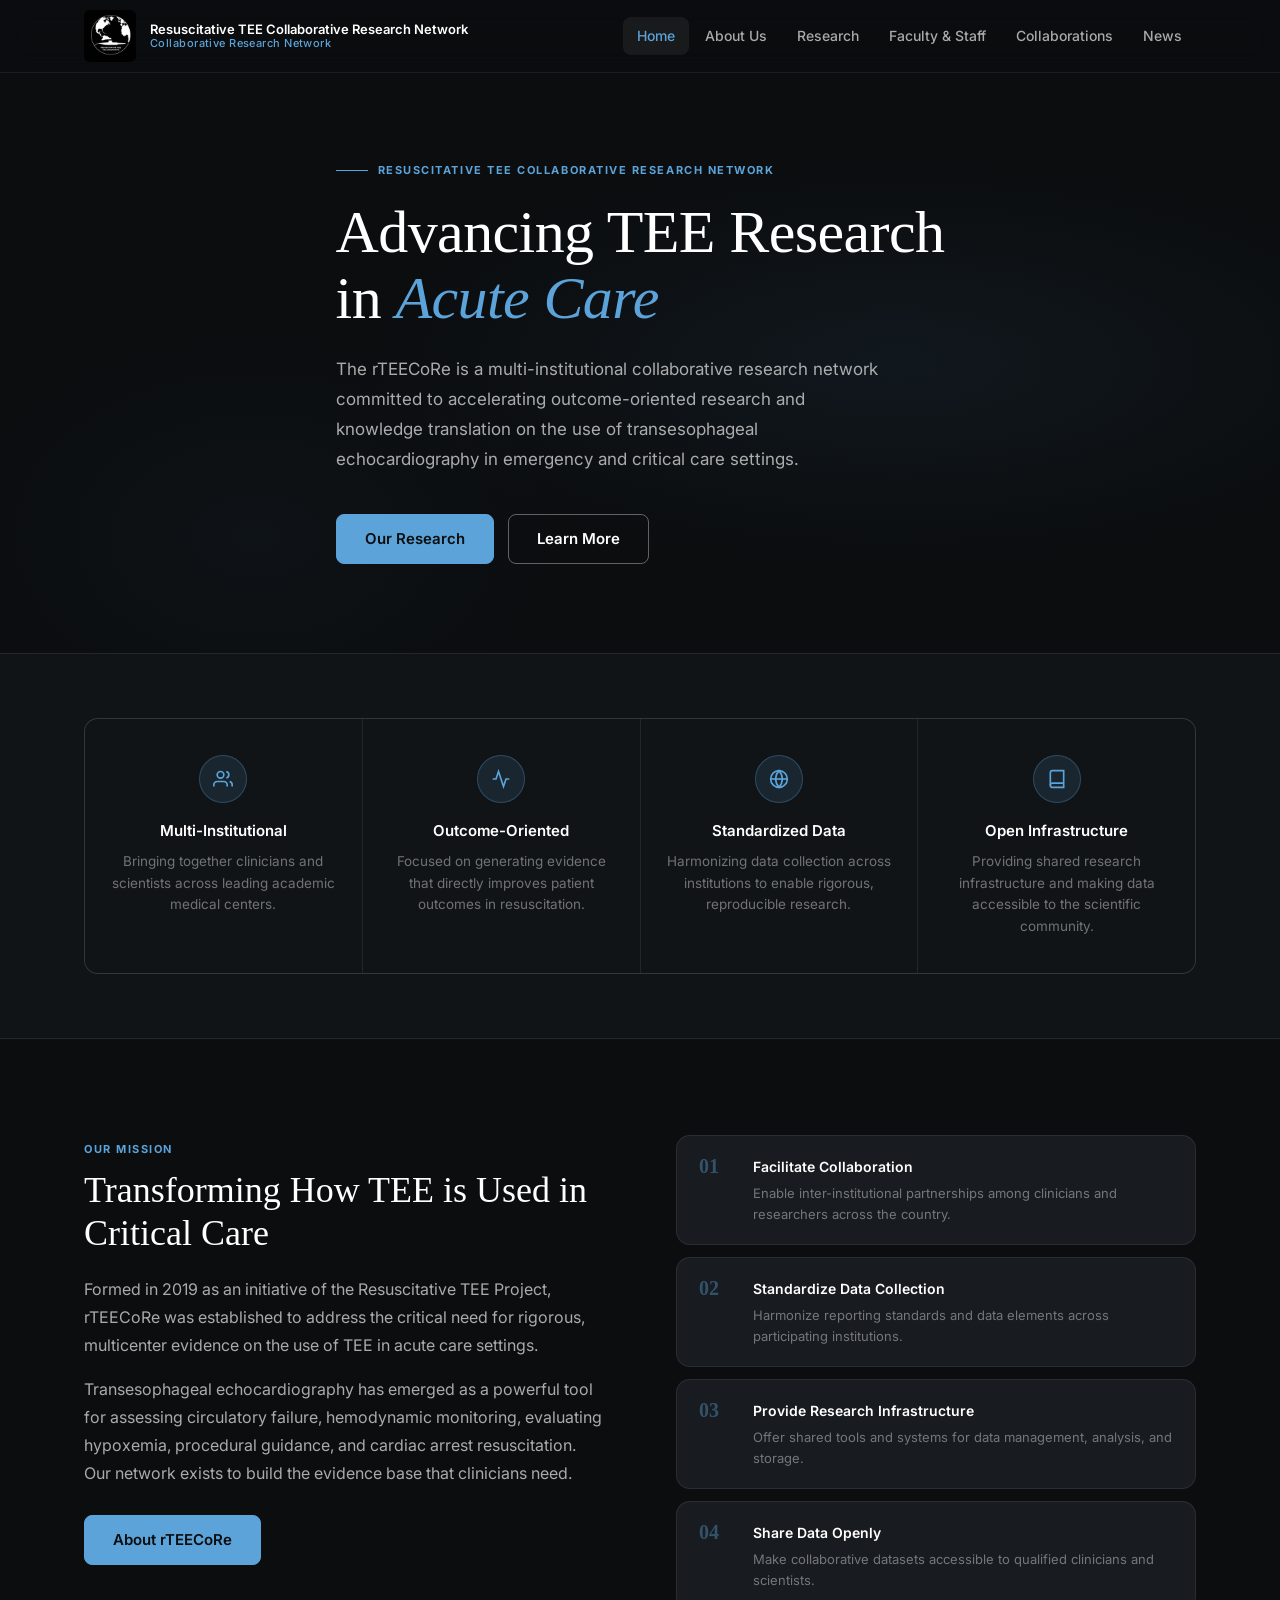
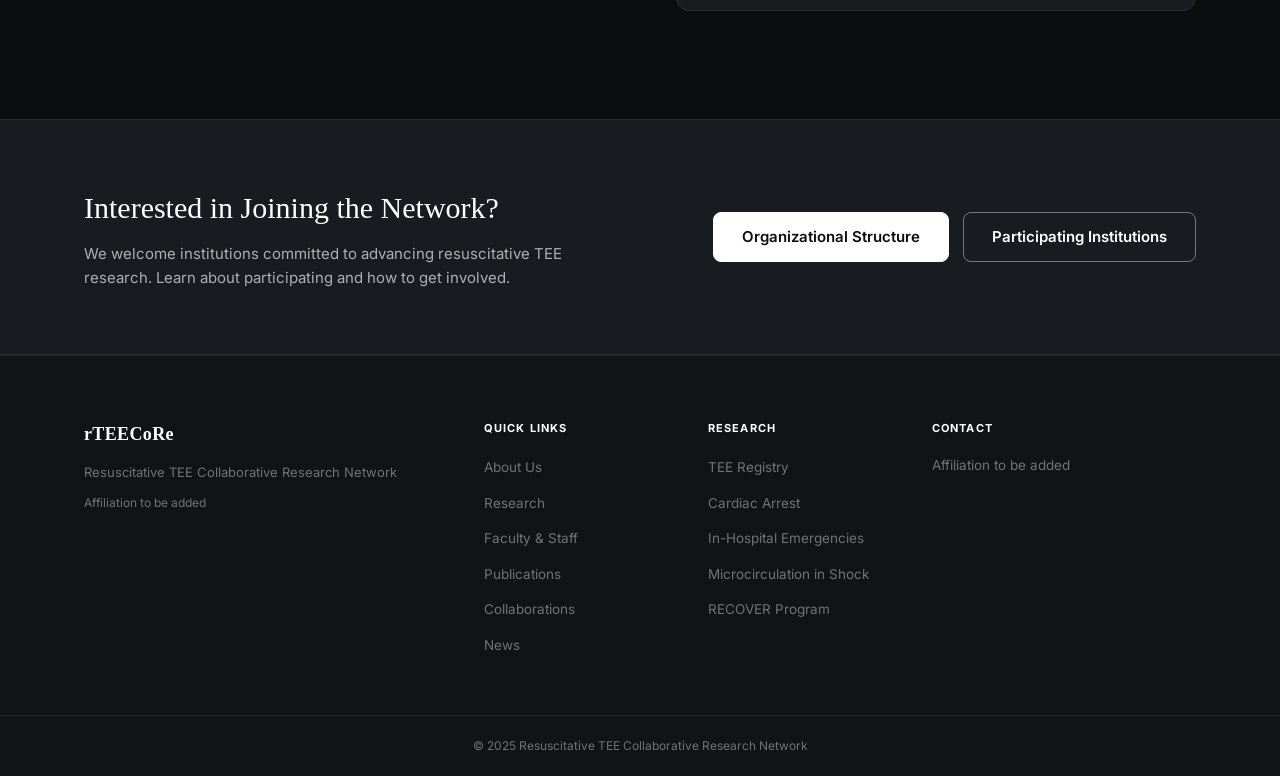
==== index.html @ 1d55b6dd "Redesign theme: dark background, blue accents to match new logo Co-Authored-By: Claude Sonnet 4.6 <n" ====
<!DOCTYPE html>
<html lang="en">
<head>
  <meta charset="UTF-8" />
  <meta name="viewport" content="width=device-width, initial-scale=1.0" />
  <title>rTEECoRe | Resuscitative TEE Collaborative Research Network</title>
  <link rel="icon" type="image/png" href="logo.png" />
  <link rel="stylesheet" href="style.css" />
  <link href="https://fonts.googleapis.com/css2?family=Inter:wght@300;400;500;600;700&display=swap" rel="stylesheet" />
</head>
<body>

  <!-- Header -->
  <header class="site-header">
    <div class="container header-inner">
      <div class="logo-group">
        <img src="logo.png" alt="rTEECoRe Logo" class="logo-img" />
        <div class="logo-text">
          <span class="logo-title">Resuscitative TEE Collaborative Research Network</span>
          <span class="logo-sub">Collaborative Research Network</span>
        </div>
      </div>
      <nav class="main-nav">
        <ul>
          <li><a href="index.html" class="active">Home</a></li>
          <li><a href="about.html">About Us</a></li>
          <li class="has-dropdown">
            <a href="research.html">Research</a>
            <ul class="dropdown">
              <li><a href="research.html#registry">Resuscitative TEE Registry</a></li>
              <li><a href="research.html#cardiac-arrest">Cardiac Arrest Research</a></li>
              <li><a href="research.html#in-hospital">In-Hospital Emergencies</a></li>
              <li><a href="research.html#microcirculation">Microcirculation in Shock</a></li>
              <li><a href="research.html#recover">RECOVER Program</a></li>
              <li><a href="publications.html">Recent Publications</a></li>
            </ul>
          </li>
          <li><a href="team.html">Faculty &amp; Staff</a></li>
          <li class="has-dropdown">
            <a href="collaborations.html">Collaborations</a>
            <ul class="dropdown">
              <li><a href="collaborations.html#mobile-cpr">The Mobile CPR Project</a></li>
              <li><a href="collaborations.html#revive">REVIVE</a></li>
              <li><a href="collaborations.html#pedires">PediRES-Q</a></li>
              <li><a href="collaborations.html#pennparc">Penn PARC</a></li>
            </ul>
          </li>
          <li><a href="news.html">News</a></li>
        </ul>
      </nav>
      <button class="nav-toggle" aria-label="Toggle navigation">&#9776;</button>
    </div>
  </header>

  <!-- Hero -->
  <section class="hero">
    <div class="hero-overlay"></div>
    <div class="container hero-content">
      <p class="hero-eyebrow">Resuscitative TEE Collaborative Research Network</p>
      <h1>Advancing TEE Research<br/>in <span>Acute Care</span></h1>
      <p class="hero-desc">The rTEECoRe is a multi-institutional collaborative research network committed to accelerating outcome-oriented research and knowledge translation on the use of transesophageal echocardiography in emergency and critical care settings.</p>
      <div class="hero-cta">
        <a href="research.html" class="btn btn-primary">Our Research</a>
        <a href="about.html" class="btn btn-outline">Learn More</a>
      </div>
    </div>
  </section>

  <!-- About Strip -->
  <section class="about-strip">
    <div class="container">
      <div class="strip-grid">
        <div class="strip-item">
          <div class="strip-icon">
            <svg viewBox="0 0 24 24" fill="none" stroke="currentColor" stroke-width="2"><path d="M17 21v-2a4 4 0 0 0-4-4H5a4 4 0 0 0-4 4v2"/><circle cx="9" cy="7" r="4"/><path d="M23 21v-2a4 4 0 0 0-3-3.87"/><path d="M16 3.13a4 4 0 0 1 0 7.75"/></svg>
          </div>
          <h3>Multi-Institutional</h3>
          <p>Bringing together clinicians and scientists across leading academic medical centers.</p>
        </div>
        <div class="strip-item">
          <div class="strip-icon">
            <svg viewBox="0 0 24 24" fill="none" stroke="currentColor" stroke-width="2"><polyline points="22 12 18 12 15 21 9 3 6 12 2 12"/></svg>
          </div>
          <h3>Outcome-Oriented</h3>
          <p>Focused on generating evidence that directly improves patient outcomes in resuscitation.</p>
        </div>
        <div class="strip-item">
          <div class="strip-icon">
            <svg viewBox="0 0 24 24" fill="none" stroke="currentColor" stroke-width="2"><circle cx="12" cy="12" r="10"/><line x1="2" y1="12" x2="22" y2="12"/><path d="M12 2a15.3 15.3 0 0 1 4 10 15.3 15.3 0 0 1-4 10 15.3 15.3 0 0 1-4-10 15.3 15.3 0 0 1 4-10z"/></svg>
          </div>
          <h3>Standardized Data</h3>
          <p>Harmonizing data collection across institutions to enable rigorous, reproducible research.</p>
        </div>
        <div class="strip-item">
          <div class="strip-icon">
            <svg viewBox="0 0 24 24" fill="none" stroke="currentColor" stroke-width="2"><path d="M4 19.5A2.5 2.5 0 0 1 6.5 17H20"/><path d="M6.5 2H20v20H6.5A2.5 2.5 0 0 1 4 19.5v-15A2.5 2.5 0 0 1 6.5 2z"/></svg>
          </div>
          <h3>Open Infrastructure</h3>
          <p>Providing shared research infrastructure and making data accessible to the scientific community.</p>
        </div>
      </div>
    </div>
  </section>

  <!-- Mission -->
  <section class="mission">
    <div class="container mission-grid">
      <div class="mission-text">
        <span class="section-label">Our Mission</span>
        <h2>Transforming How TEE is Used in Critical Care</h2>
        <p>Formed in 2019 as an initiative of the Resuscitative TEE Project, rTEECoRe was established to address the critical need for rigorous, multicenter evidence on the use of TEE in acute care settings.</p>
        <p>Transesophageal echocardiography has emerged as a powerful tool for assessing circulatory failure, hemodynamic monitoring, evaluating hypoxemia, procedural guidance, and cardiac arrest resuscitation. Our network exists to build the evidence base that clinicians need.</p>
        <a href="about.html" class="btn btn-primary">About rTEECoRe</a>
      </div>
      <div class="mission-goals">
        <div class="goal-card">
          <span class="goal-num">01</span>
          <div>
            <h4>Facilitate Collaboration</h4>
            <p>Enable inter-institutional partnerships among clinicians and researchers across the country.</p>
          </div>
        </div>
        <div class="goal-card">
          <span class="goal-num">02</span>
          <div>
            <h4>Standardize Data Collection</h4>
            <p>Harmonize reporting standards and data elements across participating institutions.</p>
          </div>
        </div>
        <div class="goal-card">
          <span class="goal-num">03</span>
          <div>
            <h4>Provide Research Infrastructure</h4>
            <p>Offer shared tools and systems for data management, analysis, and storage.</p>
          </div>
        </div>
        <div class="goal-card">
          <span class="goal-num">04</span>
          <div>
            <h4>Share Data Openly</h4>
            <p>Make collaborative datasets accessible to qualified clinicians and scientists.</p>
          </div>
        </div>
      </div>
    </div>
  </section>

  <!-- CTA Banner -->
  <section class="cta-banner">
    <div class="container cta-inner">
      <div>
        <h2>Interested in Joining the Network?</h2>
        <p>We welcome institutions committed to advancing resuscitative TEE research. Learn about participating and how to get involved.</p>
      </div>
      <div class="cta-actions">
        <a href="about.html#structure" class="btn btn-white">Organizational Structure</a>
        <a href="about.html#institutions" class="btn btn-outline-white">Participating Institutions</a>
      </div>
    </div>
  </section>

  <!-- Footer -->
  <footer class="site-footer">
    <div class="container footer-grid">
      <div class="footer-brand">
        <div class="footer-logo">rTEECoRe</div>
        <p>Resuscitative TEE Collaborative Research Network</p>
        <p class="footer-inst">Affiliation to be added</p>
      </div>
      <div class="footer-nav">
        <h4>Quick Links</h4>
        <ul>
          <li><a href="about.html">About Us</a></li>
          <li><a href="research.html">Research</a></li>
          <li><a href="team.html">Faculty &amp; Staff</a></li>
          <li><a href="publications.html">Publications</a></li>
          <li><a href="collaborations.html">Collaborations</a></li>
          <li><a href="news.html">News</a></li>
        </ul>
      </div>
      <div class="footer-nav">
        <h4>Research</h4>
        <ul>
          <li><a href="research.html#registry">TEE Registry</a></li>
          <li><a href="research.html#cardiac-arrest">Cardiac Arrest</a></li>
          <li><a href="research.html#in-hospital">In-Hospital Emergencies</a></li>
          <li><a href="research.html#microcirculation">Microcirculation in Shock</a></li>
          <li><a href="research.html#recover">RECOVER Program</a></li>
        </ul>
      </div>
      <div class="footer-contact">
        <h4>Contact</h4>
        <p>Affiliation to be added</p>
      </div>
    </div>
    <div class="footer-bottom">
      <div class="container">
        <p>&copy; 2025 Resuscitative TEE Collaborative Research Network</p>
      </div>
    </div>
  </footer>

  <script src="main.js"></script>
</body>
</html>
---- style.css ----
/* ── Reset & Base ── */
*, *::before, *::after { box-sizing: border-box; margin: 0; padding: 0; }

:root {
  --blue: #5BA3D9;
  --blue-dark: #3A7FB5;
  --blue-light: rgba(91, 163, 217, 0.12);
  --blue-glow: rgba(91, 163, 217, 0.25);
  --dark: #0B0D0F;
  --dark-2: #111417;
  --dark-3: #181C20;
  --dark-4: #1E2329;
  --dark-5: #252B32;
  --border: rgba(255,255,255,0.08);
  --border-blue: rgba(91, 163, 217, 0.3);
  --white: #FFFFFF;
  --gray-300: rgba(255,255,255,0.85);
  --gray-400: rgba(255,255,255,0.65);
  --gray-500: rgba(255,255,255,0.4);
  --font: 'Inter', system-ui, sans-serif;
  --font-serif: 'Georgia', 'Times New Roman', serif;
  --radius: 8px;
  --radius-lg: 14px;
  --shadow: 0 2px 16px rgba(0,0,0,0.4);
  --shadow-lg: 0 8px 40px rgba(0,0,0,0.6);
  --transition: 0.2s ease;
}

html { scroll-behavior: smooth; }

body {
  font-family: var(--font);
  color: var(--gray-300);
  background: var(--dark);
  line-height: 1.6;
  font-size: 16px;
}

a { color: inherit; text-decoration: none; }
img { max-width: 100%; display: block; }
ul { list-style: none; }

.container {
  max-width: 1160px;
  margin: 0 auto;
  padding: 0 24px;
}

/* ── Buttons ── */
.btn {
  display: inline-block;
  padding: 12px 28px;
  border-radius: var(--radius);
  font-weight: 600;
  font-size: 15px;
  transition: all var(--transition);
  cursor: pointer;
  border: 1px solid transparent;
}
.btn-primary {
  background: var(--blue);
  color: var(--dark);
  border-color: var(--blue);
}
.btn-primary:hover { background: var(--blue-dark); border-color: var(--blue-dark); }
.btn-outline {
  background: transparent;
  color: var(--white);
  border-color: rgba(255,255,255,0.35);
}
.btn-outline:hover { background: rgba(255,255,255,0.08); border-color: rgba(255,255,255,0.6); }
.btn-white {
  background: var(--white);
  color: var(--dark);
  border-color: var(--white);
}
.btn-white:hover { background: #e8f4fd; }
.btn-outline-white {
  background: transparent;
  color: var(--white);
  border-color: rgba(255,255,255,0.4);
}
.btn-outline-white:hover { background: rgba(255,255,255,0.08); border-color: var(--white); }

/* ── Section Labels ── */
.section-label {
  display: inline-block;
  font-size: 11px;
  font-weight: 700;
  letter-spacing: 0.14em;
  text-transform: uppercase;
  color: var(--blue);
  margin-bottom: 10px;
}
.section-header {
  text-align: center;
  margin-bottom: 48px;
}
.section-header h2 {
  font-size: clamp(26px, 3vw, 36px);
  font-weight: 700;
  color: var(--white);
}

/* ── Header ── */
.site-header {
  position: sticky;
  top: 0;
  z-index: 100;
  background: rgba(11, 13, 15, 0.92);
  backdrop-filter: blur(12px);
  border-bottom: 1px solid var(--border);
}
.header-inner {
  display: flex;
  align-items: center;
  justify-content: space-between;
  height: 72px;
  gap: 24px;
}
.logo-group {
  display: flex;
  align-items: center;
  gap: 14px;
  flex-shrink: 0;
}
.logo-img {
  height: 52px;
  width: 52px;
  object-fit: contain;
  border-radius: 6px;
}
.logo-text {
  display: flex;
  flex-direction: column;
  line-height: 1.2;
}
.logo-title {
  font-size: 13px;
  font-weight: 600;
  color: var(--white);
}
.logo-sub {
  font-size: 11px;
  color: var(--blue);
  font-weight: 500;
  letter-spacing: 0.04em;
}

/* ── Navigation ── */
.main-nav ul {
  display: flex;
  align-items: center;
  gap: 2px;
}
.main-nav > ul > li { position: relative; }
.main-nav > ul > li > a {
  display: block;
  padding: 8px 14px;
  font-size: 14px;
  font-weight: 500;
  color: var(--gray-400);
  border-radius: var(--radius);
  transition: all var(--transition);
}
.main-nav > ul > li > a:hover,
.main-nav > ul > li > a.active {
  color: var(--white);
  background: rgba(255,255,255,0.06);
}
.main-nav > ul > li > a.active { color: var(--blue); }

.dropdown {
  display: none;
  position: absolute;
  top: calc(100% + 8px);
  left: 0;
  background: var(--dark-3);
  border: 1px solid var(--border);
  border-radius: var(--radius);
  box-shadow: var(--shadow-lg);
  min-width: 240px;
  padding: 6px;
  z-index: 200;
}
.dropdown li a {
  display: block;
  padding: 9px 14px;
  font-size: 13.5px;
  color: var(--gray-400);
  border-radius: 6px;
  transition: all var(--transition);
}
.dropdown li a:hover {
  background: var(--blue-light);
  color: var(--blue);
}

.nav-toggle {
  display: none;
  background: none;
  border: none;
  font-size: 22px;
  cursor: pointer;
  color: var(--white);
  padding: 8px;
}

/* ── Hero ── */
.hero {
  position: relative;
  background: var(--dark);
  min-height: 580px;
  display: flex;
  align-items: center;
  overflow: hidden;
}
.hero::before {
  content: '';
  position: absolute;
  inset: 0;
  background:
    radial-gradient(ellipse 60% 50% at 70% 50%, rgba(91,163,217,0.07) 0%, transparent 70%),
    radial-gradient(ellipse 40% 60% at 20% 80%, rgba(91,163,217,0.04) 0%, transparent 60%);
}
.hero-overlay { display: none; }
.hero-content {
  position: relative;
  z-index: 2;
  max-width: 680px;
  padding-top: 60px;
  padding-bottom: 60px;
}
.hero-eyebrow {
  font-size: 11px;
  font-weight: 700;
  letter-spacing: 0.14em;
  text-transform: uppercase;
  color: var(--blue);
  margin-bottom: 20px;
  display: flex;
  align-items: center;
  gap: 10px;
}
.hero-eyebrow::before {
  content: '';
  display: block;
  width: 32px;
  height: 1px;
  background: var(--blue);
}
.hero h1 {
  font-size: clamp(36px, 5vw, 60px);
  font-weight: 300;
  color: var(--white);
  line-height: 1.1;
  margin-bottom: 24px;
  font-family: var(--font-serif);
  letter-spacing: -0.01em;
}
.hero h1 span { color: var(--blue); font-style: italic; }
.hero-desc {
  font-size: 17px;
  color: var(--gray-400);
  line-height: 1.75;
  margin-bottom: 40px;
  max-width: 560px;
}
.hero-cta {
  display: flex;
  gap: 14px;
  flex-wrap: wrap;
}

/* ── About Strip ── */
.about-strip {
  background: var(--dark-2);
  padding: 64px 0;
  border-top: 1px solid var(--border);
  border-bottom: 1px solid var(--border);
}
.strip-grid {
  display: grid;
  grid-template-columns: repeat(4, 1fr);
  gap: 1px;
  background: var(--border);
  border: 1px solid var(--border);
  border-radius: var(--radius-lg);
  overflow: hidden;
}
.strip-item {
  text-align: center;
  padding: 36px 24px;
  background: var(--dark-2);
  transition: background var(--transition);
}
.strip-item:hover { background: var(--dark-3); }
.strip-icon {
  width: 48px;
  height: 48px;
  background: var(--blue-light);
  border-radius: 50%;
  display: flex;
  align-items: center;
  justify-content: center;
  margin: 0 auto 16px;
  color: var(--blue);
  border: 1px solid var(--border-blue);
}
.strip-icon svg { width: 20px; height: 20px; }
.strip-item h3 {
  font-size: 15px;
  font-weight: 600;
  color: var(--white);
  margin-bottom: 8px;
}
.strip-item p {
  font-size: 13.5px;
  color: var(--gray-500);
  line-height: 1.6;
}

/* ── Mission ── */
.mission {
  background: var(--dark);
  padding: 96px 0;
}
.mission-grid {
  display: grid;
  grid-template-columns: 1fr 1fr;
  gap: 72px;
  align-items: start;
}
.mission-text h2 {
  font-size: clamp(24px, 3vw, 36px);
  font-weight: 300;
  font-family: var(--font-serif);
  color: var(--white);
  margin-bottom: 20px;
  line-height: 1.2;
}
.mission-text p {
  color: var(--gray-400);
  margin-bottom: 16px;
  line-height: 1.75;
}
.mission-text .btn { margin-top: 12px; }

.goal-card {
  display: flex;
  gap: 20px;
  align-items: flex-start;
  padding: 20px 22px;
  background: var(--dark-3);
  border-radius: var(--radius-lg);
  border: 1px solid var(--border);
  margin-bottom: 12px;
  transition: border-color var(--transition);
}
.goal-card:hover { border-color: var(--border-blue); }
.goal-num {
  font-size: 20px;
  font-weight: 800;
  color: var(--blue);
  opacity: 0.4;
  min-width: 34px;
  line-height: 1;
  font-family: var(--font-serif);
}
.goal-card h4 {
  font-size: 14px;
  font-weight: 600;
  color: var(--white);
  margin-bottom: 4px;
}
.goal-card p {
  font-size: 13px;
  color: var(--gray-500);
  line-height: 1.6;
}

/* ── CTA Banner ── */
.cta-banner {
  background: var(--dark-3);
  border-top: 1px solid var(--border);
  border-bottom: 1px solid var(--border);
  padding: 64px 0;
}
.cta-inner {
  display: flex;
  align-items: center;
  justify-content: space-between;
  gap: 40px;
  flex-wrap: wrap;
}
.cta-inner h2 {
  font-size: clamp(22px, 3vw, 30px);
  font-weight: 300;
  font-family: var(--font-serif);
  color: var(--white);
  margin-bottom: 10px;
}
.cta-inner p {
  color: var(--gray-400);
  font-size: 15px;
  max-width: 520px;
}
.cta-actions {
  display: flex;
  gap: 14px;
  flex-wrap: wrap;
  flex-shrink: 0;
}

/* ── Footer ── */
.site-footer {
  background: var(--dark-2);
  border-top: 1px solid var(--border);
  color: var(--gray-500);
  padding: 64px 0 0;
}
.footer-grid {
  display: grid;
  grid-template-columns: 2fr 1fr 1fr 1.5fr;
  gap: 48px;
  padding-bottom: 48px;
}
.footer-logo {
  font-size: 18px;
  font-weight: 800;
  color: var(--white);
  font-family: var(--font-serif);
  margin-bottom: 12px;
  letter-spacing: 0.02em;
}
.footer-logo span { color: var(--blue); }
.footer-brand p {
  font-size: 13px;
  line-height: 1.7;
  color: var(--gray-500);
}
.footer-inst { margin-top: 10px; font-size: 12px !important; }
.footer-nav h4,
.footer-contact h4 {
  font-size: 11px;
  font-weight: 700;
  letter-spacing: 0.1em;
  text-transform: uppercase;
  color: var(--white);
  margin-bottom: 16px;
}
.footer-nav ul li { margin-bottom: 10px; }
.footer-nav ul li a {
  font-size: 13.5px;
  color: var(--gray-500);
  transition: color var(--transition);
}
.footer-nav ul li a:hover { color: var(--blue); }
.footer-contact p {
  font-size: 13.5px;
  line-height: 1.75;
  color: var(--gray-500);
}
.footer-bottom {
  border-top: 1px solid var(--border);
  padding: 20px 0;
}
.footer-bottom p {
  font-size: 12px;
  color: var(--gray-500);
  text-align: center;
}

/* ── Page Hero (inner pages) ── */
.page-hero {
  background: var(--dark-2);
  padding: 64px 0;
  border-bottom: 1px solid var(--border);
}
.page-hero .hero-eyebrow {
  font-size: 11px;
  font-weight: 700;
  letter-spacing: 0.14em;
  text-transform: uppercase;
  color: var(--blue);
  margin-bottom: 12px;
}
.page-hero h1 {
  font-size: clamp(28px, 4vw, 44px);
  font-weight: 300;
  font-family: var(--font-serif);
  color: var(--white);
  margin-bottom: 14px;
}
.page-hero p {
  font-size: 16px;
  color: var(--gray-400);
  max-width: 620px;
  line-height: 1.7;
}

/* ── Two Column Layout ── */
.content-section { padding: 72px 0; background: var(--dark); }
.two-col {
  display: grid;
  grid-template-columns: 1fr 300px;
  gap: 56px;
  align-items: start;
}
.content-block {
  margin-bottom: 64px;
  padding-bottom: 64px;
  border-bottom: 1px solid var(--border);
}
.content-block:last-child { border-bottom: none; margin-bottom: 0; padding-bottom: 0; }
.content-block h2 {
  font-size: clamp(22px, 3vw, 30px);
  font-weight: 300;
  font-family: var(--font-serif);
  color: var(--white);
  margin-bottom: 16px;
}
.content-block p {
  color: var(--gray-400);
  line-height: 1.75;
  margin-bottom: 14px;
}
.content-block p:last-child { margin-bottom: 0; }
.goal-list { margin-top: 24px; }

/* ── Info Box ── */
.info-box {
  background: var(--blue-light);
  border-left: 3px solid var(--blue);
  border-radius: 0 var(--radius) var(--radius) 0;
  padding: 20px 24px;
  margin-top: 24px;
}
.info-box p { color: var(--gray-300); margin: 0; }

/* ── Sidebar ── */
.content-sidebar { position: sticky; top: 88px; }
.sidebar-card {
  background: var(--dark-3);
  border: 1px solid var(--border);
  border-radius: var(--radius-lg);
  padding: 20px;
  margin-bottom: 14px;
}
.sidebar-card h4 {
  font-size: 11px;
  font-weight: 700;
  letter-spacing: 0.1em;
  text-transform: uppercase;
  color: var(--gray-500);
  margin-bottom: 12px;
}
.sidebar-links { list-style: none; }
.sidebar-links li { margin-bottom: 8px; }
.sidebar-links li a {
  font-size: 13.5px;
  color: var(--blue);
  font-weight: 500;
  transition: color var(--transition);
}
.sidebar-links li a:hover { color: var(--white); }
.sidebar-stat {
  font-size: 36px;
  font-weight: 300;
  font-family: var(--font-serif);
  color: var(--white);
  line-height: 1;
  margin-bottom: 6px;
}
.sidebar-note {
  font-size: 13px;
  color: var(--gray-500);
  line-height: 1.6;
}

/* ── Cards ── */
.cards-grid {
  display: grid;
  grid-template-columns: repeat(3, 1fr);
  gap: 20px;
}
.card {
  background: var(--dark-3);
  border: 1px solid var(--border);
  border-radius: var(--radius-lg);
  padding: 28px;
  transition: all var(--transition);
  display: flex;
  flex-direction: column;
}
.card:hover {
  border-color: var(--border-blue);
  background: var(--dark-4);
}
.card-tag {
  display: inline-block;
  font-size: 11px;
  font-weight: 700;
  letter-spacing: 0.08em;
  text-transform: uppercase;
  color: var(--blue);
  background: var(--blue-light);
  border: 1px solid var(--border-blue);
  padding: 4px 10px;
  border-radius: 20px;
  margin-bottom: 14px;
  align-self: flex-start;
}
.card h3 {
  font-size: 17px;
  font-weight: 600;
  color: var(--white);
  margin-bottom: 10px;
}
.card p {
  font-size: 14px;
  color: var(--gray-500);
  line-height: 1.65;
  flex: 1;
  margin-bottom: 20px;
}
.card-link {
  font-size: 13.5px;
  font-weight: 600;
  color: var(--blue);
  transition: color var(--transition);
}
.card-link:hover { color: var(--white); }

/* ── Responsive ── */
@media (max-width: 1024px) {
  .strip-grid { grid-template-columns: repeat(2, 1fr); }
  .cards-grid { grid-template-columns: repeat(2, 1fr); }
  .footer-grid { grid-template-columns: 1fr 1fr; gap: 32px; }
}

@media (max-width: 900px) {
  .two-col { grid-template-columns: 1fr; }
  .content-sidebar { position: static; }
}

@media (max-width: 768px) {
  .main-nav { display: none; }
  .main-nav.open { display: block; position: absolute; top: 72px; left: 0; right: 0; background: var(--dark-2); border-bottom: 1px solid var(--border); padding: 16px 24px 24px; box-shadow: var(--shadow-lg); }
  .main-nav.open ul { flex-direction: column; gap: 0; }
  .main-nav.open > ul > li > a { padding: 12px 0; border-bottom: 1px solid var(--border); border-radius: 0; }
  .dropdown { display: none !important; }
  .nav-toggle { display: block; }
  .header-inner { position: relative; }

  .mission-grid { grid-template-columns: 1fr; gap: 40px; }
  .strip-grid { grid-template-columns: repeat(2, 1fr); }
  .cards-grid { grid-template-columns: 1fr; }
  .cta-inner { flex-direction: column; text-align: center; }
  .footer-grid { grid-template-columns: 1fr; gap: 32px; }
}

@media (max-width: 480px) {
  .strip-grid { grid-template-columns: 1fr; }
  .hero-cta { flex-direction: column; }
  .logo-title { display: none; }
}
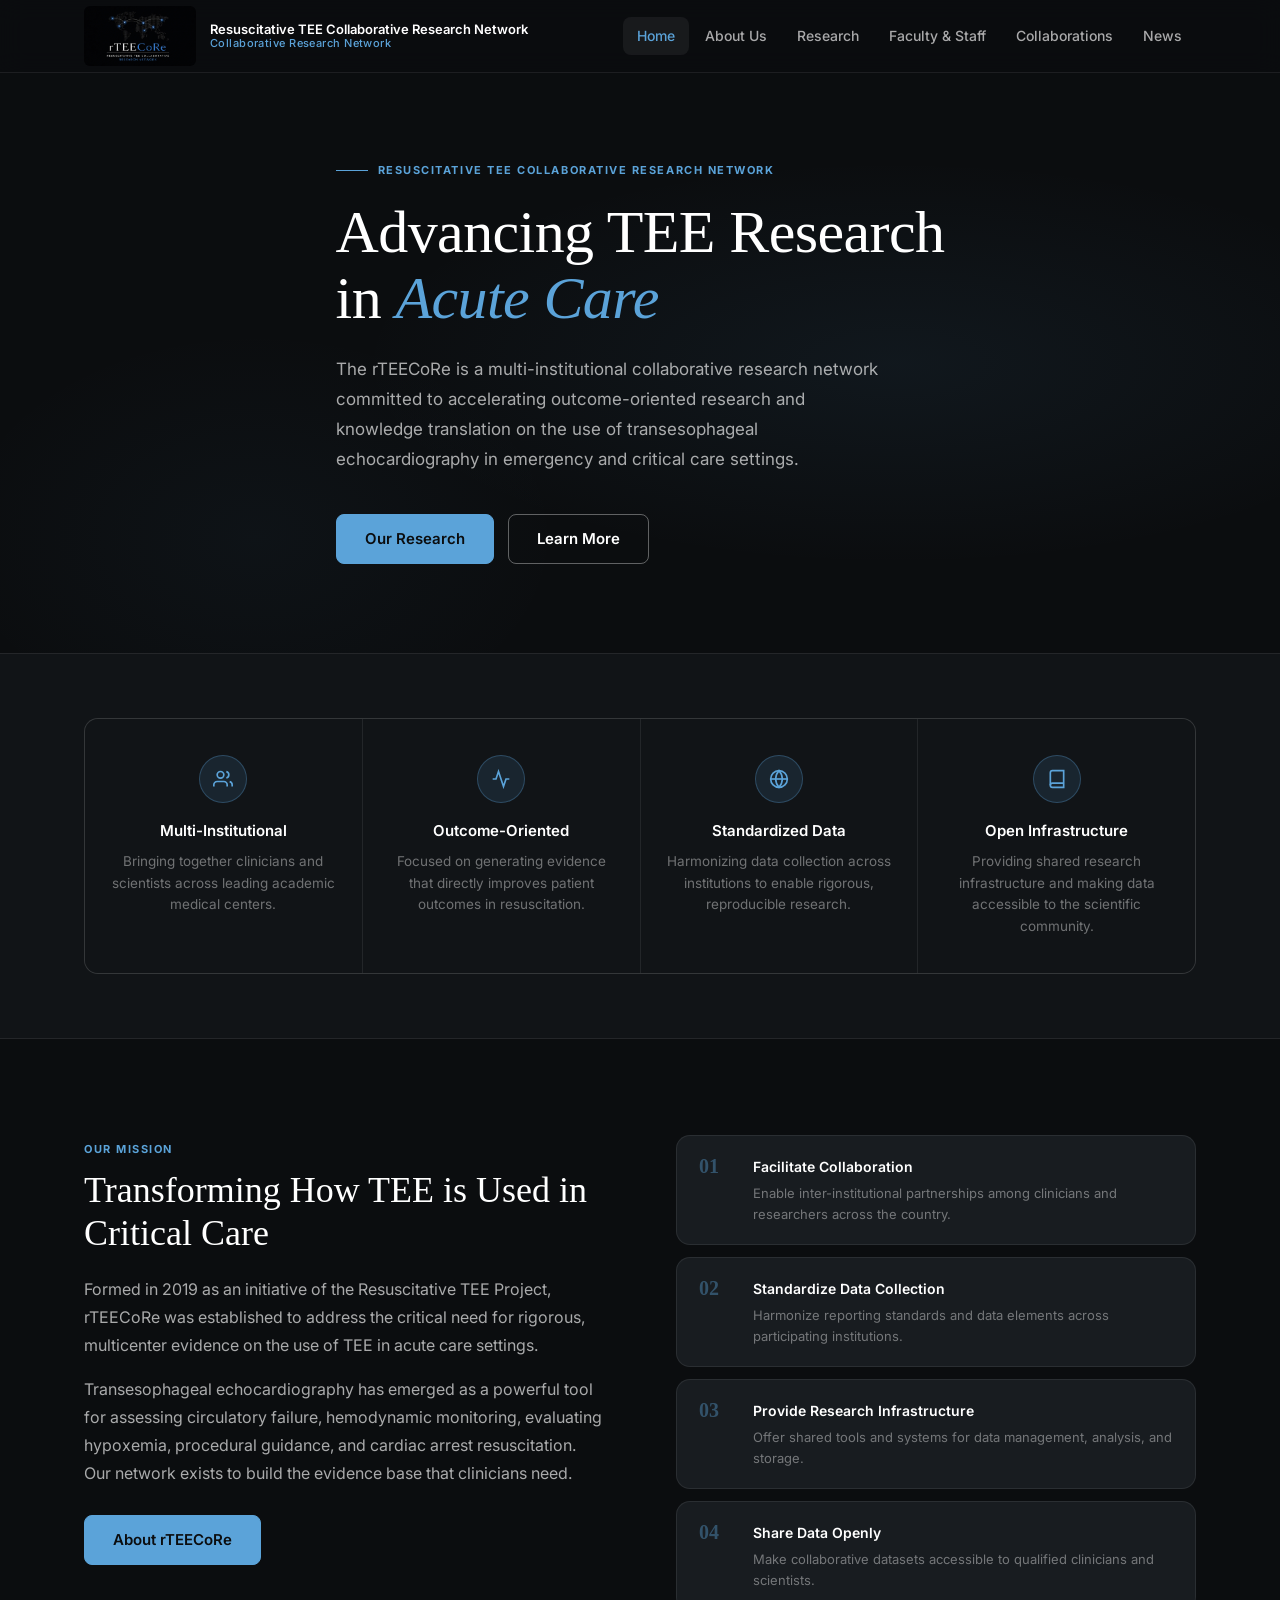
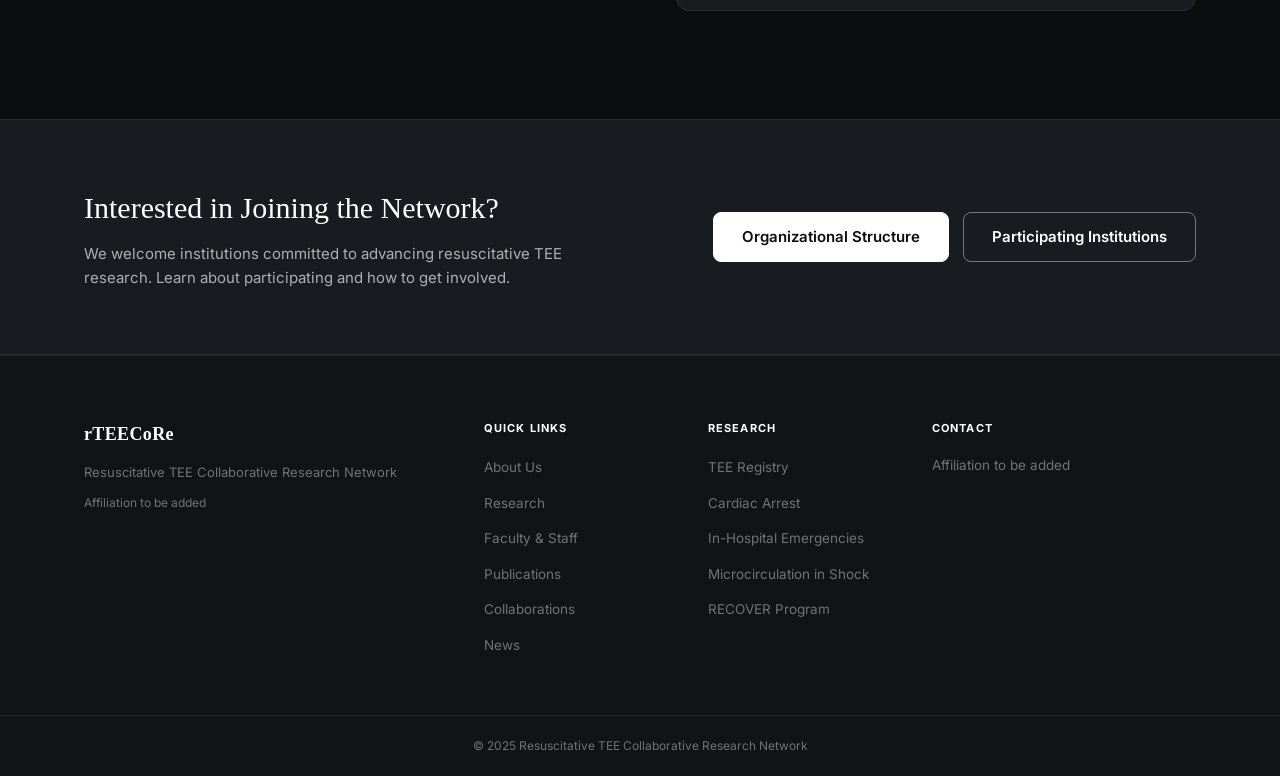
==== commit 9df9f4f9: "Update to new rTEECoRe logo (dark theme with world map) Co-Authored-By: Claude Sonnet 4.6 <noreply@a" ====
--- a/index.html
+++ b/index.html
@@ -4,7 +4,7 @@
   <meta charset="UTF-8" />
   <meta name="viewport" content="width=device-width, initial-scale=1.0" />
   <title>rTEECoRe | Resuscitative TEE Collaborative Research Network</title>
-  <link rel="icon" type="image/png" href="logo.png" />
+  <link rel="icon" type="image/png" href="logo.webp" />
   <link rel="stylesheet" href="style.css" />
   <link href="https://fonts.googleapis.com/css2?family=Inter:wght@300;400;500;600;700&display=swap" rel="stylesheet" />
 </head>
@@ -14,7 +14,7 @@
   <header class="site-header">
     <div class="container header-inner">
       <div class="logo-group">
-        <img src="logo.png" alt="rTEECoRe Logo" class="logo-img" />
+        <img src="logo.webp" alt="rTEECoRe Logo" class="logo-img" />
         <div class="logo-text">
           <span class="logo-title">Resuscitative TEE Collaborative Research Network</span>
           <span class="logo-sub">Collaborative Research Network</span>
--- a/style.css
+++ b/style.css
@@ -125,8 +125,8 @@
   flex-shrink: 0;
 }
 .logo-img {
-  height: 52px;
-  width: 52px;
+  height: 60px;
+  width: auto;
   object-fit: contain;
   border-radius: 6px;
 }
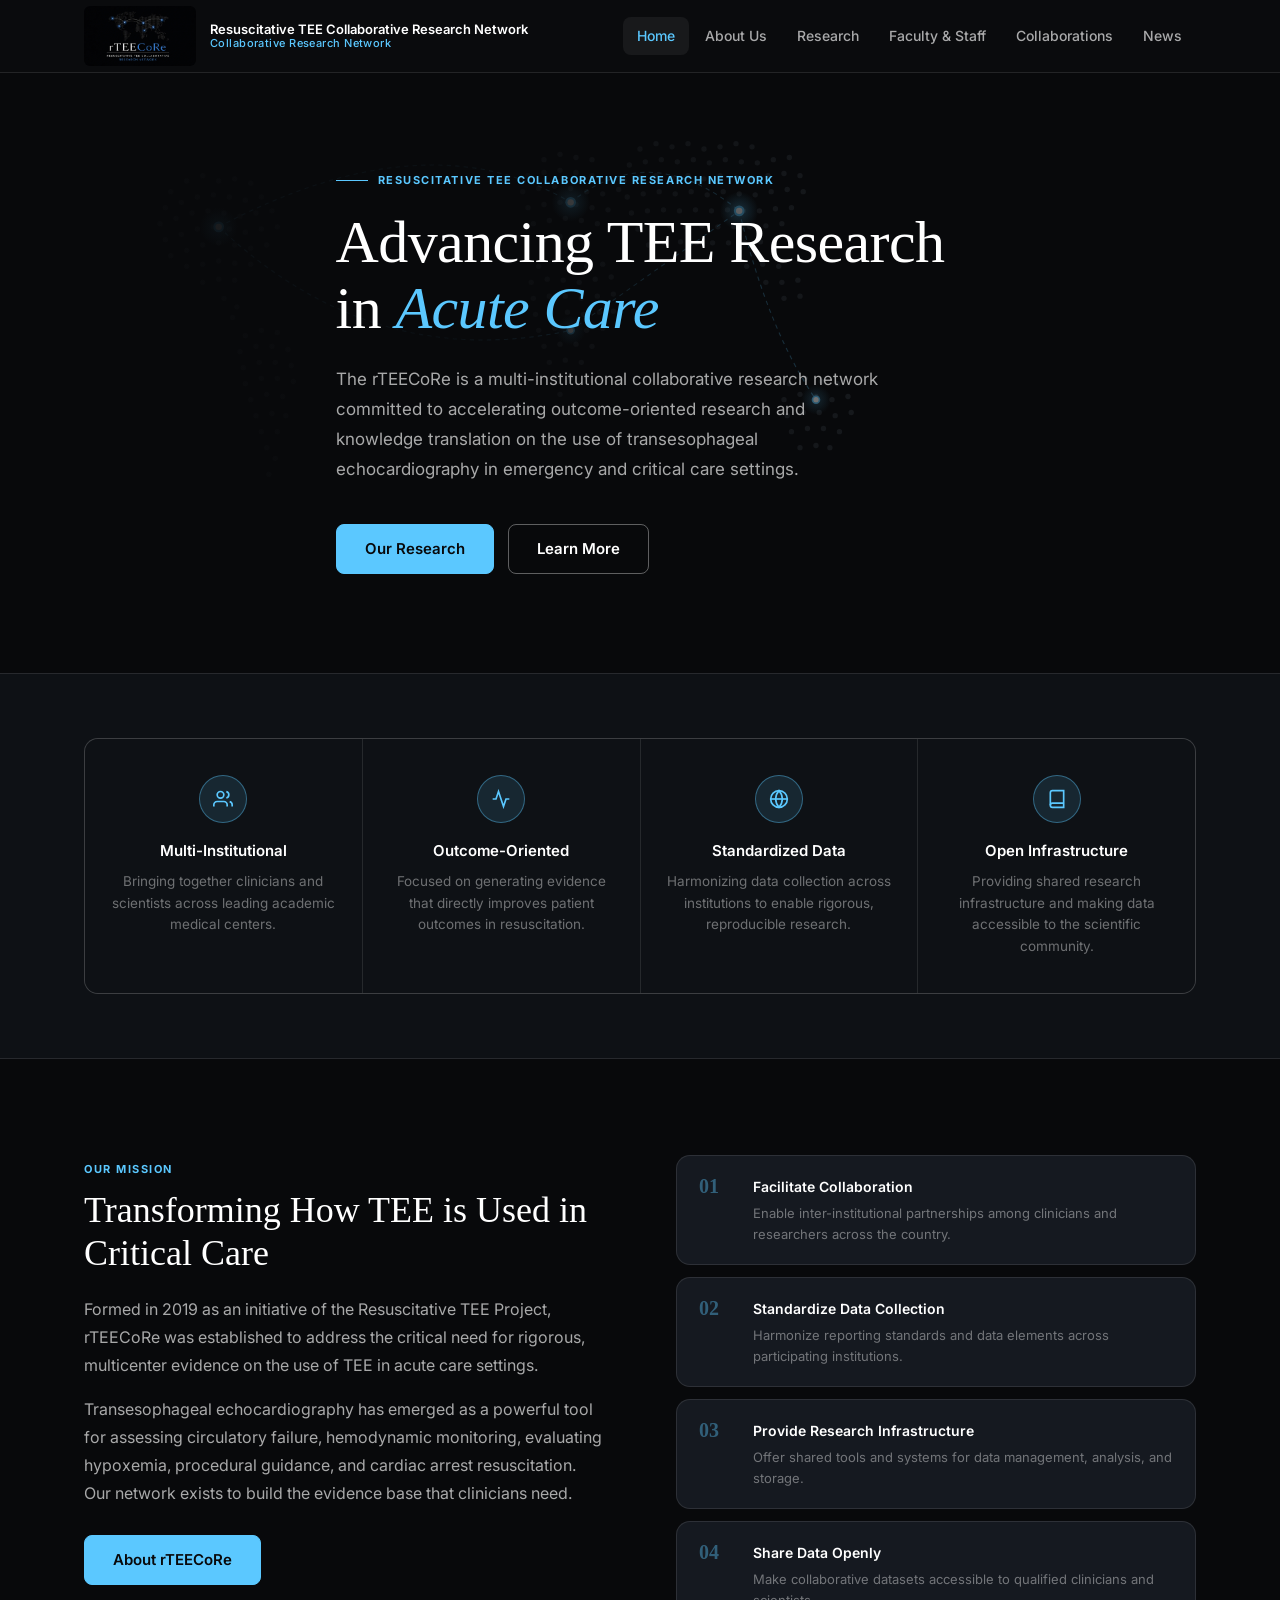
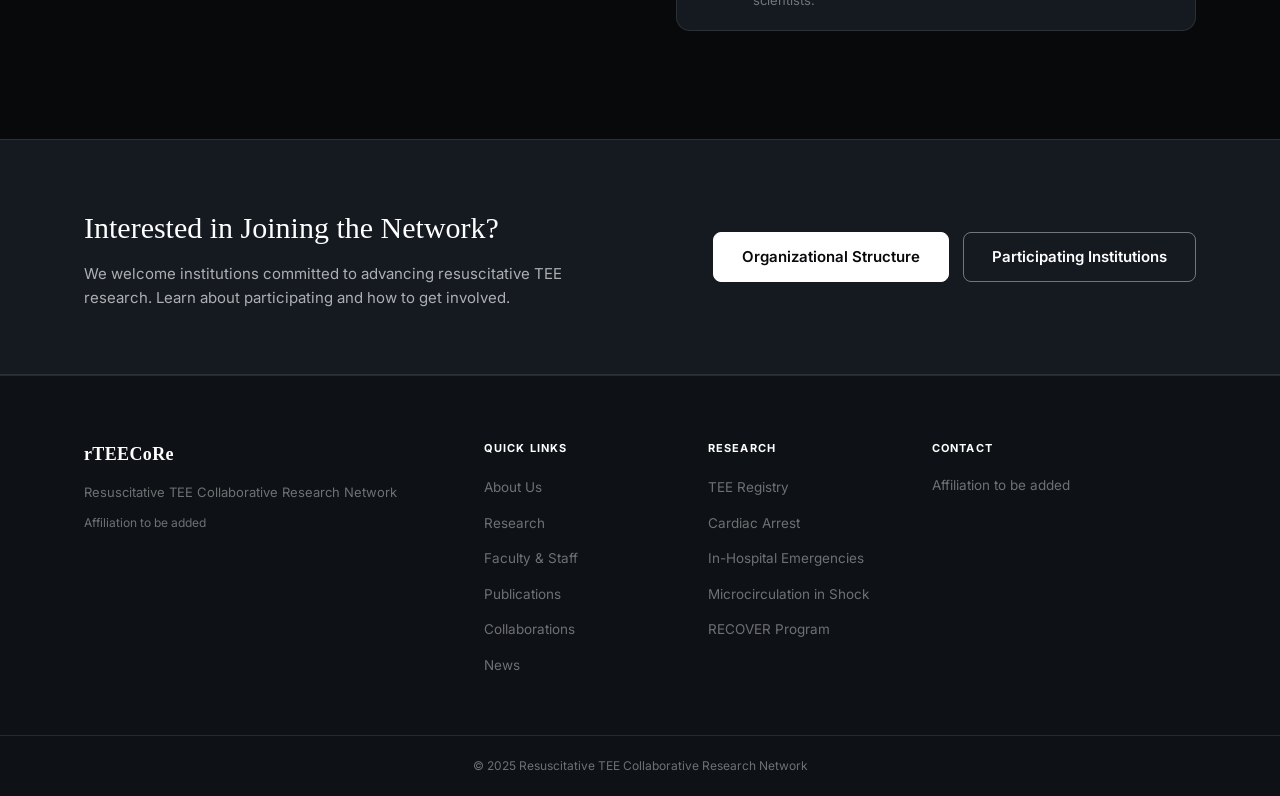
==== commit 4e826b08: "Add world map hero background and brighter blue color scheme Co-Authored-By: Claude Sonnet 4.6 <nore" ====
--- a/index.html
+++ b/index.html
@@ -54,7 +54,129 @@
 
   <!-- Hero -->
   <section class="hero">
-    <div class="hero-overlay"></div>
+    <!-- World Map SVG Background -->
+    <div class="hero-map" aria-hidden="true">
+      <svg viewBox="0 0 1200 600" xmlns="http://www.w3.org/2000/svg" preserveAspectRatio="xMidYMid slice">
+        <defs>
+          <radialGradient id="glow1" cx="50%" cy="50%" r="50%">
+            <stop offset="0%" stop-color="#5BC8FF" stop-opacity="0.9"/>
+            <stop offset="100%" stop-color="#5BC8FF" stop-opacity="0"/>
+          </radialGradient>
+          <radialGradient id="glow2" cx="50%" cy="50%" r="50%">
+            <stop offset="0%" stop-color="#5BC8FF" stop-opacity="0.7"/>
+            <stop offset="100%" stop-color="#5BC8FF" stop-opacity="0"/>
+          </radialGradient>
+          <filter id="blur-glow">
+            <feGaussianBlur stdDeviation="3" result="blur"/>
+            <feMerge><feMergeNode in="blur"/><feMergeNode in="SourceGraphic"/></feMerge>
+          </filter>
+        </defs>
+
+        <!-- Dot grid world map -->
+        <!-- North America -->
+        <g fill="#2a2f35" opacity="0.9">
+          <circle cx="160" cy="130" r="2.5"/><circle cx="175" cy="120" r="2.5"/><circle cx="190" cy="115" r="2.5"/><circle cx="205" cy="120" r="2.5"/><circle cx="220" cy="118" r="2.5"/><circle cx="235" cy="122" r="2.5"/>
+          <circle cx="155" cy="145" r="2.5"/><circle cx="170" cy="140" r="2.5"/><circle cx="185" cy="135" r="2.5"/><circle cx="200" cy="133" r="2.5"/><circle cx="215" cy="135" r="2.5"/><circle cx="230" cy="138" r="2.5"/><circle cx="245" cy="135" r="2.5"/>
+          <circle cx="150" cy="160" r="2.5"/><circle cx="165" cy="155" r="2.5"/><circle cx="180" cy="150" r="2.5"/><circle cx="195" cy="148" r="2.5"/><circle cx="210" cy="150" r="2.5"/><circle cx="225" cy="153" r="2.5"/><circle cx="240" cy="150" r="2.5"/><circle cx="255" cy="148" r="2.5"/>
+          <circle cx="155" cy="175" r="2.5"/><circle cx="170" cy="170" r="2.5"/><circle cx="185" cy="165" r="2.5"/><circle cx="200" cy="163" r="2.5"/><circle cx="215" cy="165" r="2.5"/><circle cx="230" cy="168" r="2.5"/><circle cx="245" cy="165" r="2.5"/><circle cx="260" cy="163" r="2.5"/>
+          <circle cx="160" cy="190" r="2.5"/><circle cx="175" cy="185" r="2.5"/><circle cx="190" cy="180" r="2.5"/><circle cx="205" cy="178" r="2.5"/><circle cx="220" cy="180" r="2.5"/><circle cx="235" cy="183" r="2.5"/><circle cx="250" cy="180" r="2.5"/>
+          <circle cx="175" cy="200" r="2.5"/><circle cx="190" cy="198" r="2.5"/><circle cx="205" cy="195" r="2.5"/><circle cx="220" cy="197" r="2.5"/><circle cx="235" cy="198" r="2.5"/>
+          <circle cx="190" cy="215" r="2.5"/><circle cx="205" cy="212" r="2.5"/><circle cx="220" cy="213" r="2.5"/>
+          <!-- Central America -->
+          <circle cx="210" cy="230" r="2.5"/><circle cx="222" cy="238" r="2.5"/><circle cx="218" cy="248" r="2.5"/>
+        </g>
+        <!-- South America -->
+        <g fill="#2a2f35" opacity="0.9">
+          <circle cx="230" cy="265" r="2.5"/><circle cx="245" cy="260" r="2.5"/><circle cx="260" cy="262" r="2.5"/>
+          <circle cx="225" cy="280" r="2.5"/><circle cx="240" cy="275" r="2.5"/><circle cx="255" cy="275" r="2.5"/><circle cx="270" cy="278" r="2.5"/>
+          <circle cx="228" cy="295" r="2.5"/><circle cx="243" cy="290" r="2.5"/><circle cx="258" cy="290" r="2.5"/><circle cx="273" cy="293" r="2.5"/>
+          <circle cx="230" cy="310" r="2.5"/><circle cx="245" cy="305" r="2.5"/><circle cx="260" cy="305" r="2.5"/><circle cx="275" cy="308" r="2.5"/>
+          <circle cx="235" cy="325" r="2.5"/><circle cx="250" cy="320" r="2.5"/><circle cx="265" cy="322" r="2.5"/>
+          <circle cx="240" cy="340" r="2.5"/><circle cx="255" cy="338" r="2.5"/><circle cx="268" cy="340" r="2.5"/>
+          <circle cx="245" cy="355" r="2.5"/><circle cx="260" cy="355" r="2.5"/>
+          <circle cx="250" cy="370" r="2.5"/><circle cx="258" cy="380" r="2.5"/>
+          <circle cx="252" cy="395" r="2.5"/>
+        </g>
+        <!-- Europe -->
+        <g fill="#2a2f35" opacity="0.9">
+          <circle cx="510" cy="100" r="2.5"/><circle cx="525" cy="95" r="2.5"/><circle cx="540" cy="98" r="2.5"/><circle cx="555" cy="100" r="2.5"/>
+          <circle cx="495" cy="115" r="2.5"/><circle cx="510" cy="112" r="2.5"/><circle cx="525" cy="110" r="2.5"/><circle cx="540" cy="112" r="2.5"/><circle cx="555" cy="115" r="2.5"/><circle cx="570" cy="118" r="2.5"/>
+          <circle cx="490" cy="130" r="2.5"/><circle cx="505" cy="127" r="2.5"/><circle cx="520" cy="125" r="2.5"/><circle cx="535" cy="127" r="2.5"/><circle cx="550" cy="130" r="2.5"/><circle cx="565" cy="132" r="2.5"/><circle cx="580" cy="128" r="2.5"/>
+          <circle cx="495" cy="145" r="2.5"/><circle cx="510" cy="142" r="2.5"/><circle cx="525" cy="140" r="2.5"/><circle cx="540" cy="142" r="2.5"/><circle cx="555" cy="145" r="2.5"/><circle cx="570" cy="147" r="2.5"/>
+          <circle cx="500" cy="160" r="2.5"/><circle cx="515" cy="157" r="2.5"/><circle cx="530" cy="155" r="2.5"/><circle cx="545" cy="157" r="2.5"/><circle cx="560" cy="160" r="2.5"/>
+          <circle cx="510" cy="175" r="2.5"/><circle cx="525" cy="172" r="2.5"/><circle cx="540" cy="173" r="2.5"/>
+        </g>
+        <!-- Africa -->
+        <g fill="#2a2f35" opacity="0.9">
+          <circle cx="505" cy="200" r="2.5"/><circle cx="520" cy="195" r="2.5"/><circle cx="535" cy="198" r="2.5"/><circle cx="550" cy="200" r="2.5"/><circle cx="565" cy="198" r="2.5"/>
+          <circle cx="498" cy="215" r="2.5"/><circle cx="513" cy="212" r="2.5"/><circle cx="528" cy="213" r="2.5"/><circle cx="543" cy="215" r="2.5"/><circle cx="558" cy="212" r="2.5"/><circle cx="573" cy="210" r="2.5"/>
+          <circle cx="500" cy="230" r="2.5"/><circle cx="515" cy="228" r="2.5"/><circle cx="530" cy="228" r="2.5"/><circle cx="545" cy="230" r="2.5"/><circle cx="560" cy="228" r="2.5"/><circle cx="575" cy="226" r="2.5"/>
+          <circle cx="502" cy="245" r="2.5"/><circle cx="517" cy="243" r="2.5"/><circle cx="532" cy="243" r="2.5"/><circle cx="547" cy="245" r="2.5"/><circle cx="562" cy="243" r="2.5"/><circle cx="575" cy="242" r="2.5"/>
+          <circle cx="505" cy="260" r="2.5"/><circle cx="520" cy="258" r="2.5"/><circle cx="535" cy="258" r="2.5"/><circle cx="550" cy="260" r="2.5"/><circle cx="565" cy="258" r="2.5"/>
+          <circle cx="510" cy="275" r="2.5"/><circle cx="525" cy="273" r="2.5"/><circle cx="540" cy="273" r="2.5"/><circle cx="555" cy="275" r="2.5"/>
+          <circle cx="515" cy="290" r="2.5"/><circle cx="530" cy="288" r="2.5"/><circle cx="545" cy="290" r="2.5"/>
+          <circle cx="520" cy="305" r="2.5"/><circle cx="535" cy="305" r="2.5"/>
+          <circle cx="525" cy="320" r="2.5"/><circle cx="533" cy="335" r="2.5"/>
+        </g>
+        <!-- Asia -->
+        <g fill="#2a2f35" opacity="0.9">
+          <circle cx="600" cy="90" r="2.5"/><circle cx="615" cy="85" r="2.5"/><circle cx="630" cy="88" r="2.5"/><circle cx="645" cy="85" r="2.5"/><circle cx="660" cy="90" r="2.5"/><circle cx="675" cy="88" r="2.5"/><circle cx="690" cy="85" r="2.5"/><circle cx="705" cy="88" r="2.5"/>
+          <circle cx="590" cy="105" r="2.5"/><circle cx="605" cy="102" r="2.5"/><circle cx="620" cy="100" r="2.5"/><circle cx="635" cy="102" r="2.5"/><circle cx="650" cy="100" r="2.5"/><circle cx="665" cy="103" r="2.5"/><circle cx="680" cy="100" r="2.5"/><circle cx="695" cy="102" r="2.5"/><circle cx="710" cy="103" r="2.5"/><circle cx="725" cy="100" r="2.5"/><circle cx="740" cy="98" r="2.5"/>
+          <circle cx="585" cy="120" r="2.5"/><circle cx="600" cy="117" r="2.5"/><circle cx="615" cy="115" r="2.5"/><circle cx="630" cy="117" r="2.5"/><circle cx="645" cy="115" r="2.5"/><circle cx="660" cy="118" r="2.5"/><circle cx="675" cy="115" r="2.5"/><circle cx="690" cy="117" r="2.5"/><circle cx="705" cy="118" r="2.5"/><circle cx="720" cy="115" r="2.5"/><circle cx="735" cy="113" r="2.5"/><circle cx="750" cy="115" r="2.5"/>
+          <circle cx="588" cy="135" r="2.5"/><circle cx="603" cy="132" r="2.5"/><circle cx="618" cy="130" r="2.5"/><circle cx="633" cy="132" r="2.5"/><circle cx="648" cy="130" r="2.5"/><circle cx="663" cy="133" r="2.5"/><circle cx="678" cy="130" r="2.5"/><circle cx="693" cy="132" r="2.5"/><circle cx="708" cy="133" r="2.5"/><circle cx="723" cy="130" r="2.5"/><circle cx="738" cy="128" r="2.5"/><circle cx="753" cy="130" r="2.5"/>
+          <circle cx="592" cy="150" r="2.5"/><circle cx="607" cy="148" r="2.5"/><circle cx="622" cy="147" r="2.5"/><circle cx="637" cy="148" r="2.5"/><circle cx="652" cy="147" r="2.5"/><circle cx="667" cy="148" r="2.5"/><circle cx="682" cy="147" r="2.5"/><circle cx="697" cy="148" r="2.5"/><circle cx="712" cy="148" r="2.5"/><circle cx="727" cy="146" r="2.5"/><circle cx="742" cy="145" r="2.5"/>
+          <circle cx="598" cy="165" r="2.5"/><circle cx="613" cy="163" r="2.5"/><circle cx="628" cy="162" r="2.5"/><circle cx="643" cy="163" r="2.5"/><circle cx="658" cy="162" r="2.5"/><circle cx="673" cy="163" r="2.5"/><circle cx="688" cy="163" r="2.5"/><circle cx="703" cy="163" r="2.5"/><circle cx="718" cy="162" r="2.5"/><circle cx="733" cy="160" r="2.5"/>
+          <circle cx="608" cy="180" r="2.5"/><circle cx="623" cy="178" r="2.5"/><circle cx="638" cy="177" r="2.5"/><circle cx="653" cy="178" r="2.5"/><circle cx="668" cy="178" r="2.5"/><circle cx="683" cy="178" r="2.5"/><circle cx="698" cy="178" r="2.5"/><circle cx="713" cy="177" r="2.5"/>
+          <!-- Southeast Asia -->
+          <circle cx="700" cy="200" r="2.5"/><circle cx="715" cy="198" r="2.5"/><circle cx="730" cy="200" r="2.5"/><circle cx="718" cy="215" r="2.5"/><circle cx="733" cy="215" r="2.5"/><circle cx="748" cy="213" r="2.5"/>
+          <circle cx="735" cy="230" r="2.5"/><circle cx="750" cy="228" r="2.5"/>
+        </g>
+        <!-- Australia -->
+        <g fill="#2a2f35" opacity="0.9">
+          <circle cx="740" cy="310" r="2.5"/><circle cx="755" cy="305" r="2.5"/><circle cx="770" cy="308" r="2.5"/><circle cx="785" cy="310" r="2.5"/>
+          <circle cx="735" cy="325" r="2.5"/><circle cx="750" cy="320" r="2.5"/><circle cx="765" cy="322" r="2.5"/><circle cx="780" cy="325" r="2.5"/><circle cx="795" cy="322" r="2.5"/>
+          <circle cx="738" cy="340" r="2.5"/><circle cx="753" cy="337" r="2.5"/><circle cx="768" cy="337" r="2.5"/><circle cx="783" cy="340" r="2.5"/><circle cx="798" cy="337" r="2.5"/>
+          <circle cx="742" cy="355" r="2.5"/><circle cx="757" cy="352" r="2.5"/><circle cx="772" cy="352" r="2.5"/><circle cx="787" cy="355" r="2.5"/>
+          <circle cx="750" cy="370" r="2.5"/><circle cx="765" cy="368" r="2.5"/><circle cx="778" cy="370" r="2.5"/>
+        </g>
+
+        <!-- Connection arcs between nodes -->
+        <g fill="none" stroke="#5BC8FF" stroke-width="1" opacity="0.5">
+          <path d="M 205 163 Q 400 60 535 140" stroke-dasharray="4,4"/>
+          <path d="M 535 140 Q 610 80 693 148" stroke-dasharray="4,4"/>
+          <path d="M 693 148 Q 720 260 765 325" stroke-dasharray="4,4"/>
+          <path d="M 205 163 Q 350 300 535 260" stroke-dasharray="4,4"/>
+          <path d="M 535 260 Q 620 200 693 148" stroke-dasharray="4,4"/>
+        </g>
+
+        <!-- Glowing node dots -->
+        <!-- North America node -->
+        <circle cx="205" cy="163" r="18" fill="url(#glow1)" opacity="0.6"/>
+        <circle cx="205" cy="163" r="5" fill="#5BC8FF"/>
+        <circle cx="205" cy="163" r="3" fill="white"/>
+
+        <!-- Europe node -->
+        <circle cx="535" cy="140" r="18" fill="url(#glow1)" opacity="0.6"/>
+        <circle cx="535" cy="140" r="5" fill="#5BC8FF"/>
+        <circle cx="535" cy="140" r="3" fill="white"/>
+
+        <!-- Asia node -->
+        <circle cx="693" cy="148" r="18" fill="url(#glow1)" opacity="0.6"/>
+        <circle cx="693" cy="148" r="5" fill="#5BC8FF"/>
+        <circle cx="693" cy="148" r="3" fill="white"/>
+
+        <!-- Africa node -->
+        <circle cx="535" cy="260" r="14" fill="url(#glow2)" opacity="0.5"/>
+        <circle cx="535" cy="260" r="4" fill="#5BC8FF"/>
+        <circle cx="535" cy="260" r="2.5" fill="white"/>
+
+        <!-- Australia node -->
+        <circle cx="765" cy="325" r="14" fill="url(#glow2)" opacity="0.5"/>
+        <circle cx="765" cy="325" r="4" fill="#5BC8FF"/>
+        <circle cx="765" cy="325" r="2.5" fill="white"/>
+      </svg>
+    </div>
+
     <div class="container hero-content">
       <p class="hero-eyebrow">Resuscitative TEE Collaborative Research Network</p>
       <h1>Advancing TEE Research<br/>in <span>Acute Care</span></h1>
--- a/style.css
+++ b/style.css
@@ -2,17 +2,17 @@
 *, *::before, *::after { box-sizing: border-box; margin: 0; padding: 0; }
 
 :root {
-  --blue: #5BA3D9;
-  --blue-dark: #3A7FB5;
-  --blue-light: rgba(91, 163, 217, 0.12);
-  --blue-glow: rgba(91, 163, 217, 0.25);
-  --dark: #0B0D0F;
-  --dark-2: #111417;
-  --dark-3: #181C20;
-  --dark-4: #1E2329;
-  --dark-5: #252B32;
-  --border: rgba(255,255,255,0.08);
-  --border-blue: rgba(91, 163, 217, 0.3);
+  --blue: #5BC8FF;
+  --blue-dark: #3AAEE0;
+  --blue-light: rgba(91, 200, 255, 0.12);
+  --blue-glow: rgba(91, 200, 255, 0.3);
+  --dark: #08090B;
+  --dark-2: #0E1115;
+  --dark-3: #151920;
+  --dark-4: #1B2028;
+  --dark-5: #222830;
+  --border: rgba(255,255,255,0.1);
+  --border-blue: rgba(91, 200, 255, 0.4);
   --white: #FFFFFF;
   --gray-300: rgba(255,255,255,0.85);
   --gray-400: rgba(255,255,255,0.65);
@@ -210,23 +210,33 @@
 .hero {
   position: relative;
   background: var(--dark);
-  min-height: 580px;
+  min-height: 600px;
   display: flex;
   align-items: center;
   overflow: hidden;
 }
-.hero::before {
+.hero-map {
+  position: absolute;
+  inset: 0;
+  z-index: 0;
+}
+.hero-map svg {
+  width: 100%;
+  height: 100%;
+  object-fit: cover;
+}
+.hero::after {
   content: '';
   position: absolute;
   inset: 0;
-  background:
-    radial-gradient(ellipse 60% 50% at 70% 50%, rgba(91,163,217,0.07) 0%, transparent 70%),
-    radial-gradient(ellipse 40% 60% at 20% 80%, rgba(91,163,217,0.04) 0%, transparent 60%);
+  background: linear-gradient(to right, rgba(8,9,11,0.92) 35%, rgba(8,9,11,0.5) 70%, rgba(8,9,11,0.2) 100%);
+  z-index: 1;
 }
 .hero-overlay { display: none; }
 .hero-content {
   position: relative;
   z-index: 2;
+  pointer-events: auto;
   max-width: 680px;
   padding-top: 60px;
   padding-bottom: 60px;
@@ -632,6 +642,211 @@
 }
 .card-link:hover { color: var(--white); }
 
+/* ── Research Projects ── */
+.research-project {
+  background: var(--dark-3);
+  border: 1px solid var(--border);
+  border-radius: var(--radius-lg);
+  padding: 24px;
+  margin-top: 20px;
+  transition: border-color var(--transition);
+}
+.research-project:hover { border-color: var(--border-blue); }
+.project-tag {
+  display: inline-block;
+  font-size: 11px;
+  font-weight: 700;
+  letter-spacing: 0.08em;
+  text-transform: uppercase;
+  color: var(--blue);
+  background: var(--blue-light);
+  border: 1px solid var(--border-blue);
+  padding: 3px 10px;
+  border-radius: 20px;
+  margin-bottom: 10px;
+}
+.research-project h3 {
+  font-size: 17px;
+  font-weight: 600;
+  color: var(--white);
+  margin-bottom: 8px;
+}
+.research-project p {
+  font-size: 14px;
+  color: var(--gray-500);
+  line-height: 1.65;
+  margin: 0;
+}
+
+/* ── Team Page ── */
+.team-section { margin-bottom: 64px; }
+.team-heading {
+  font-size: clamp(22px, 3vw, 30px);
+  font-weight: 300;
+  font-family: var(--font-serif);
+  color: var(--white);
+  margin-bottom: 32px;
+}
+.team-grid {
+  display: grid;
+  grid-template-columns: repeat(3, 1fr);
+  gap: 24px;
+}
+.team-card {
+  background: var(--dark-3);
+  border: 1px solid var(--border);
+  border-radius: var(--radius-lg);
+  overflow: hidden;
+  transition: border-color var(--transition);
+}
+.team-card:hover { border-color: var(--border-blue); }
+.team-photo {
+  width: 100%;
+  aspect-ratio: 1;
+  object-fit: cover;
+}
+.placeholder-photo {
+  background: var(--dark-4);
+  display: flex;
+  align-items: center;
+  justify-content: center;
+}
+.placeholder-photo span {
+  font-size: 13px;
+  color: var(--gray-500);
+  letter-spacing: 0.05em;
+}
+.team-info { padding: 20px; }
+.team-info h3 {
+  font-size: 16px;
+  font-weight: 600;
+  color: var(--white);
+  margin-bottom: 4px;
+}
+.team-role {
+  font-size: 13px;
+  color: var(--blue);
+  font-weight: 500;
+  margin-bottom: 2px;
+}
+.team-dept {
+  font-size: 12px;
+  color: var(--gray-500);
+  margin-bottom: 10px;
+}
+.team-bio {
+  font-size: 13px;
+  color: var(--gray-500);
+  line-height: 1.6;
+}
+.team-grid-sm {
+  grid-template-columns: repeat(4, 1fr);
+}
+.team-card-sm {
+  background: var(--dark-3);
+  border: 1px solid var(--border);
+  border-radius: var(--radius-lg);
+  padding: 20px;
+  display: flex;
+  align-items: center;
+  gap: 14px;
+  transition: border-color var(--transition);
+}
+.team-card-sm:hover { border-color: var(--border-blue); }
+.team-avatar {
+  width: 44px;
+  height: 44px;
+  border-radius: 50%;
+  background: var(--dark-5);
+  border: 1px solid var(--border);
+  display: flex;
+  align-items: center;
+  justify-content: center;
+  font-size: 18px;
+  color: var(--gray-500);
+  flex-shrink: 0;
+}
+.team-card-sm h4 {
+  font-size: 14px;
+  font-weight: 600;
+  color: var(--white);
+  margin-bottom: 2px;
+}
+.team-card-sm p {
+  font-size: 12px;
+  color: var(--gray-500);
+}
+
+/* ── Publications ── */
+.pub-list { margin-top: 16px; }
+.pub-item {
+  padding: 20px 0;
+  border-bottom: 1px solid var(--border);
+}
+.pub-item:last-child { border-bottom: none; }
+.pub-tag {
+  display: inline-block;
+  font-size: 11px;
+  font-weight: 700;
+  letter-spacing: 0.08em;
+  text-transform: uppercase;
+  color: var(--blue);
+  background: var(--blue-light);
+  border: 1px solid var(--border-blue);
+  padding: 3px 10px;
+  border-radius: 20px;
+  margin-bottom: 10px;
+}
+.pub-citation {
+  font-size: 14px;
+  color: var(--gray-400);
+  line-height: 1.7;
+  margin: 0;
+}
+.pub-citation em { color: var(--gray-300); font-style: italic; }
+
+/* ── News ── */
+.news-item {
+  padding-bottom: 48px;
+  margin-bottom: 48px;
+  border-bottom: 1px solid var(--border);
+}
+.news-item:last-child { border-bottom: none; }
+.news-date {
+  font-size: 12px;
+  font-weight: 600;
+  letter-spacing: 0.08em;
+  text-transform: uppercase;
+  color: var(--gray-500);
+  margin-bottom: 8px;
+}
+.news-tag {
+  display: inline-block;
+  font-size: 11px;
+  font-weight: 700;
+  letter-spacing: 0.08em;
+  text-transform: uppercase;
+  color: var(--blue);
+  background: var(--blue-light);
+  border: 1px solid var(--border-blue);
+  padding: 3px 10px;
+  border-radius: 20px;
+  margin-bottom: 12px;
+}
+.news-title {
+  font-size: clamp(18px, 2.5vw, 24px);
+  font-weight: 300;
+  font-family: var(--font-serif);
+  color: var(--white);
+  margin-bottom: 12px;
+  line-height: 1.3;
+}
+.news-item p {
+  font-size: 15px;
+  color: var(--gray-400);
+  line-height: 1.75;
+}
+
 /* ── Responsive ── */
 @media (max-width: 1024px) {
   .strip-grid { grid-template-columns: repeat(2, 1fr); }
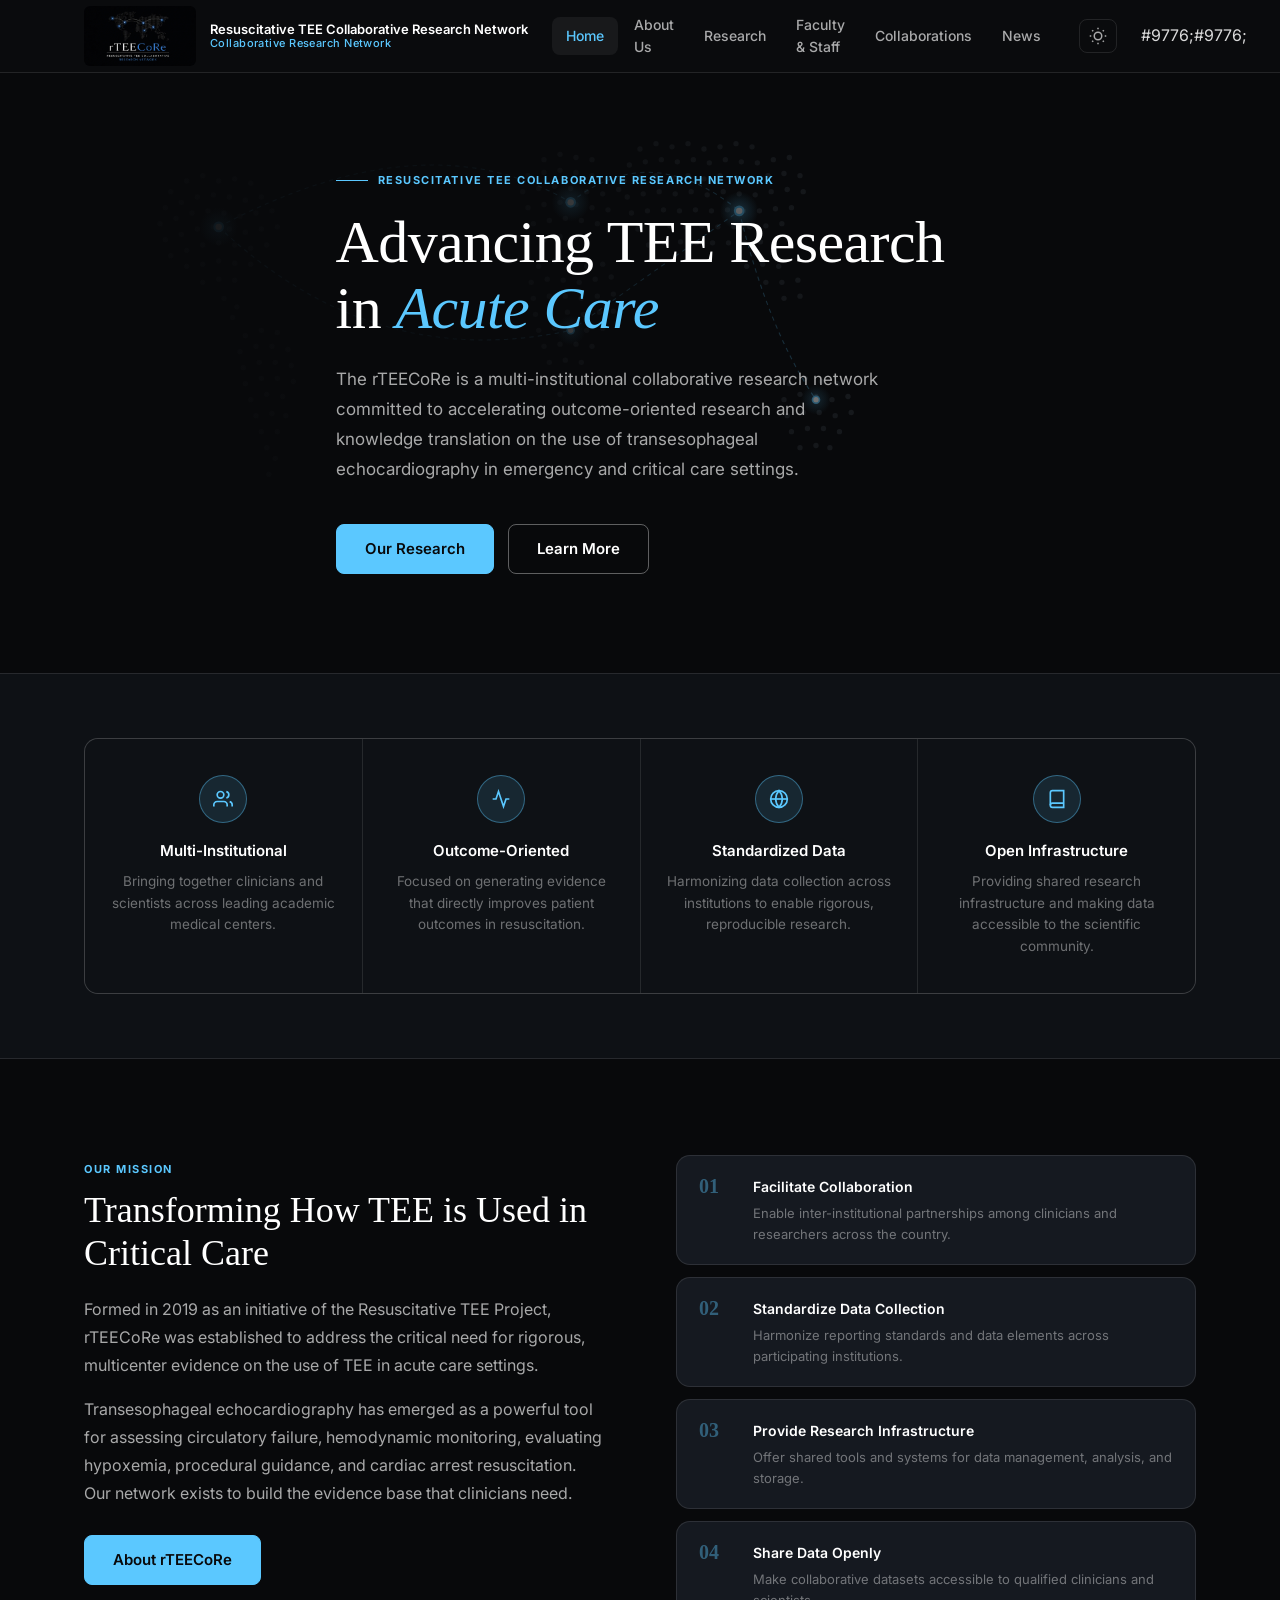
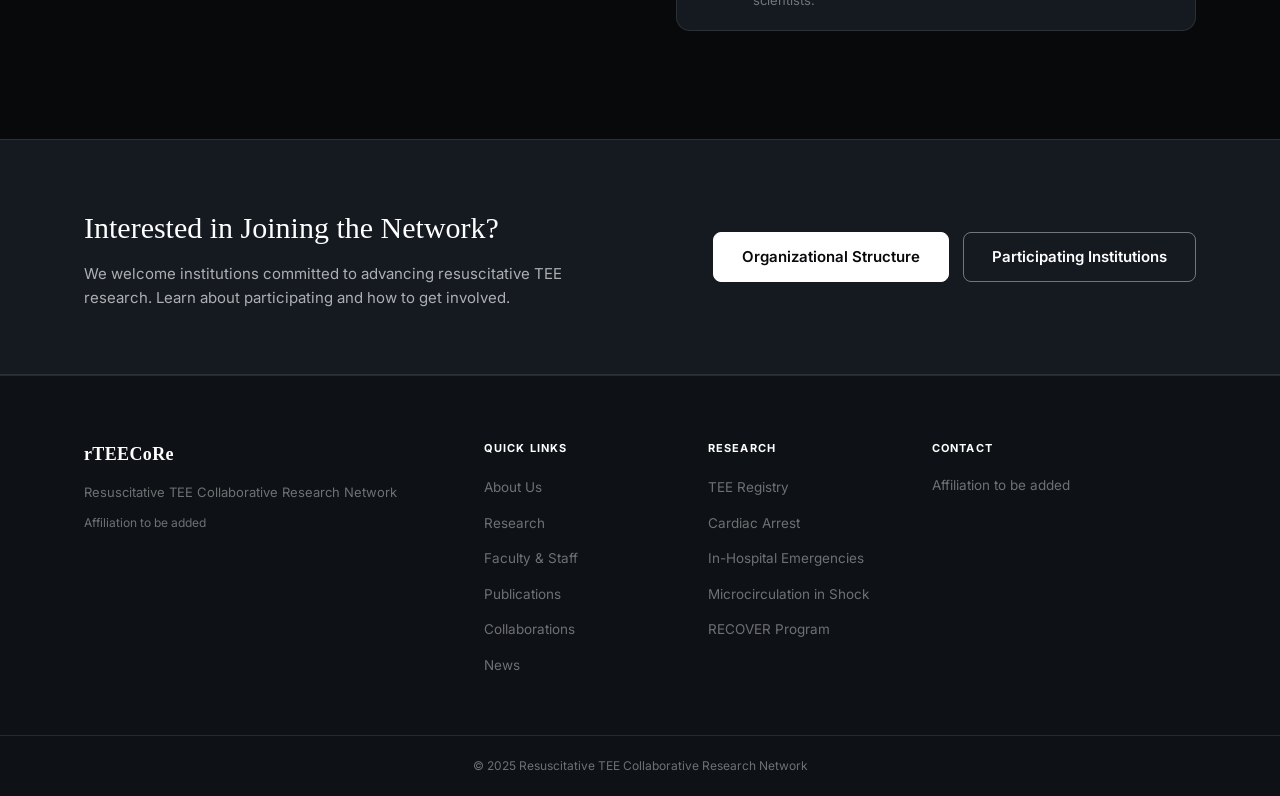
==== commit 083dbc1e: "Add light/dark mode toggle with localStorage persistence Co-Authored-By: Claude Sonnet 4.6 <noreply@" ====
--- a/index.html
+++ b/index.html
@@ -48,7 +48,11 @@
           <li><a href="news.html">News</a></li>
         </ul>
       </nav>
-      <button class="nav-toggle" aria-label="Toggle navigation">&#9776;</button>
+      <button class="theme-toggle" id="theme-toggle" aria-label="Toggle light/dark mode" title="Toggle light/dark mode">
+        <svg class="icon-sun" viewBox="0 0 24 24" fill="none" stroke="currentColor" stroke-width="2" width="18" height="18"><circle cx="12" cy="12" r="5"/><line x1="12" y1="1" x2="12" y2="3"/><line x1="12" y1="21" x2="12" y2="23"/><line x1="4.22" y1="4.22" x2="5.64" y2="5.64"/><line x1="18.36" y1="18.36" x2="19.78" y2="19.78"/><line x1="1" y1="12" x2="3" y2="12"/><line x1="21" y1="12" x2="23" y2="12"/><line x1="4.22" y1="19.78" x2="5.64" y2="18.36"/><line x1="18.36" y1="5.64" x2="19.78" y2="4.22"/></svg>
+        <svg class="icon-moon" viewBox="0 0 24 24" fill="none" stroke="currentColor" stroke-width="2" width="18" height="18"><path d="M21 12.79A9 9 0 1 1 11.21 3 7 7 0 0 0 21 12.79z"/></svg>
+      </button>
+      <button class="nav-toggle" aria-label="Toggle navigation"><button class="nav-toggle" aria-label="Toggle navigation"><button class="nav-toggle" aria-label="Toggle navigation">&#9776;</button>#9776;</button>#9776;</button>
     </div>
   </header>
 
--- a/style.css
+++ b/style.css
@@ -847,6 +847,85 @@
   line-height: 1.75;
 }
 
+/* ── Theme Toggle Button ── */
+.theme-toggle {
+  background: none;
+  border: 1px solid var(--border);
+  border-radius: 8px;
+  color: var(--gray-400);
+  cursor: pointer;
+  padding: 7px 9px;
+  display: flex;
+  align-items: center;
+  justify-content: center;
+  transition: all var(--transition);
+  flex-shrink: 0;
+}
+.theme-toggle:hover {
+  border-color: var(--blue);
+  color: var(--blue);
+  background: var(--blue-light);
+}
+/* Dark mode: show sun icon (click to go light) */
+.icon-sun { display: block; }
+.icon-moon { display: none; }
+/* Light mode: show moon icon (click to go dark) */
+[data-theme="light"] .icon-sun { display: none; }
+[data-theme="light"] .icon-moon { display: block; }
+
+/* ── Light Theme ── */
+[data-theme="light"] {
+  --blue: #1A8AC8;
+  --blue-dark: #1470A8;
+  --blue-light: rgba(26, 138, 200, 0.09);
+  --blue-glow: rgba(26, 138, 200, 0.2);
+  --border-blue: rgba(26, 138, 200, 0.3);
+  --dark: #FFFFFF;
+  --dark-2: #F3F5F8;
+  --dark-3: #FFFFFF;
+  --dark-4: #E8EBF0;
+  --dark-5: #DDE1E9;
+  --border: rgba(0,0,0,0.1);
+  --white: #0B1120;
+  --gray-300: rgba(11,17,32,0.9);
+  --gray-400: rgba(11,17,32,0.65);
+  --gray-500: rgba(11,17,32,0.45);
+}
+
+[data-theme="light"] .site-header {
+  background: rgba(255,255,255,0.95);
+  box-shadow: 0 1px 12px rgba(0,0,0,0.08);
+}
+
+[data-theme="light"] .site-footer {
+  background: #1A2235;
+  border-top: none;
+}
+
+[data-theme="light"] .hero {
+  background: #0B1120;
+}
+
+[data-theme="light"] .hero::after {
+  background: linear-gradient(to right, rgba(11,17,32,0.92) 35%, rgba(11,17,32,0.5) 70%, rgba(11,17,32,0.2) 100%);
+}
+
+[data-theme="light"] .about-strip {
+  background: var(--dark-2);
+  border-color: var(--border);
+}
+
+[data-theme="light"] .mission { background: #F3F5F8; }
+[data-theme="light"] .content-section { background: #F3F5F8; }
+[data-theme="light"] .cta-banner { background: #1A2235; border: none; }
+[data-theme="light"] .cta-banner h2,
+[data-theme="light"] .cta-banner p { color: rgba(255,255,255,0.9); }
+[data-theme="light"] .page-hero { background: #1A2235; border-bottom: none; }
+[data-theme="light"] .page-hero h1,
+[data-theme="light"] .page-hero p { color: rgba(255,255,255,0.9); }
+[data-theme="light"] .dropdown { background: #fff; box-shadow: 0 8px 32px rgba(0,0,0,0.15); }
+[data-theme="light"] .footer-logo span { color: var(--blue); }
+
 /* ── Responsive ── */
 @media (max-width: 1024px) {
   .strip-grid { grid-template-columns: repeat(2, 1fr); }
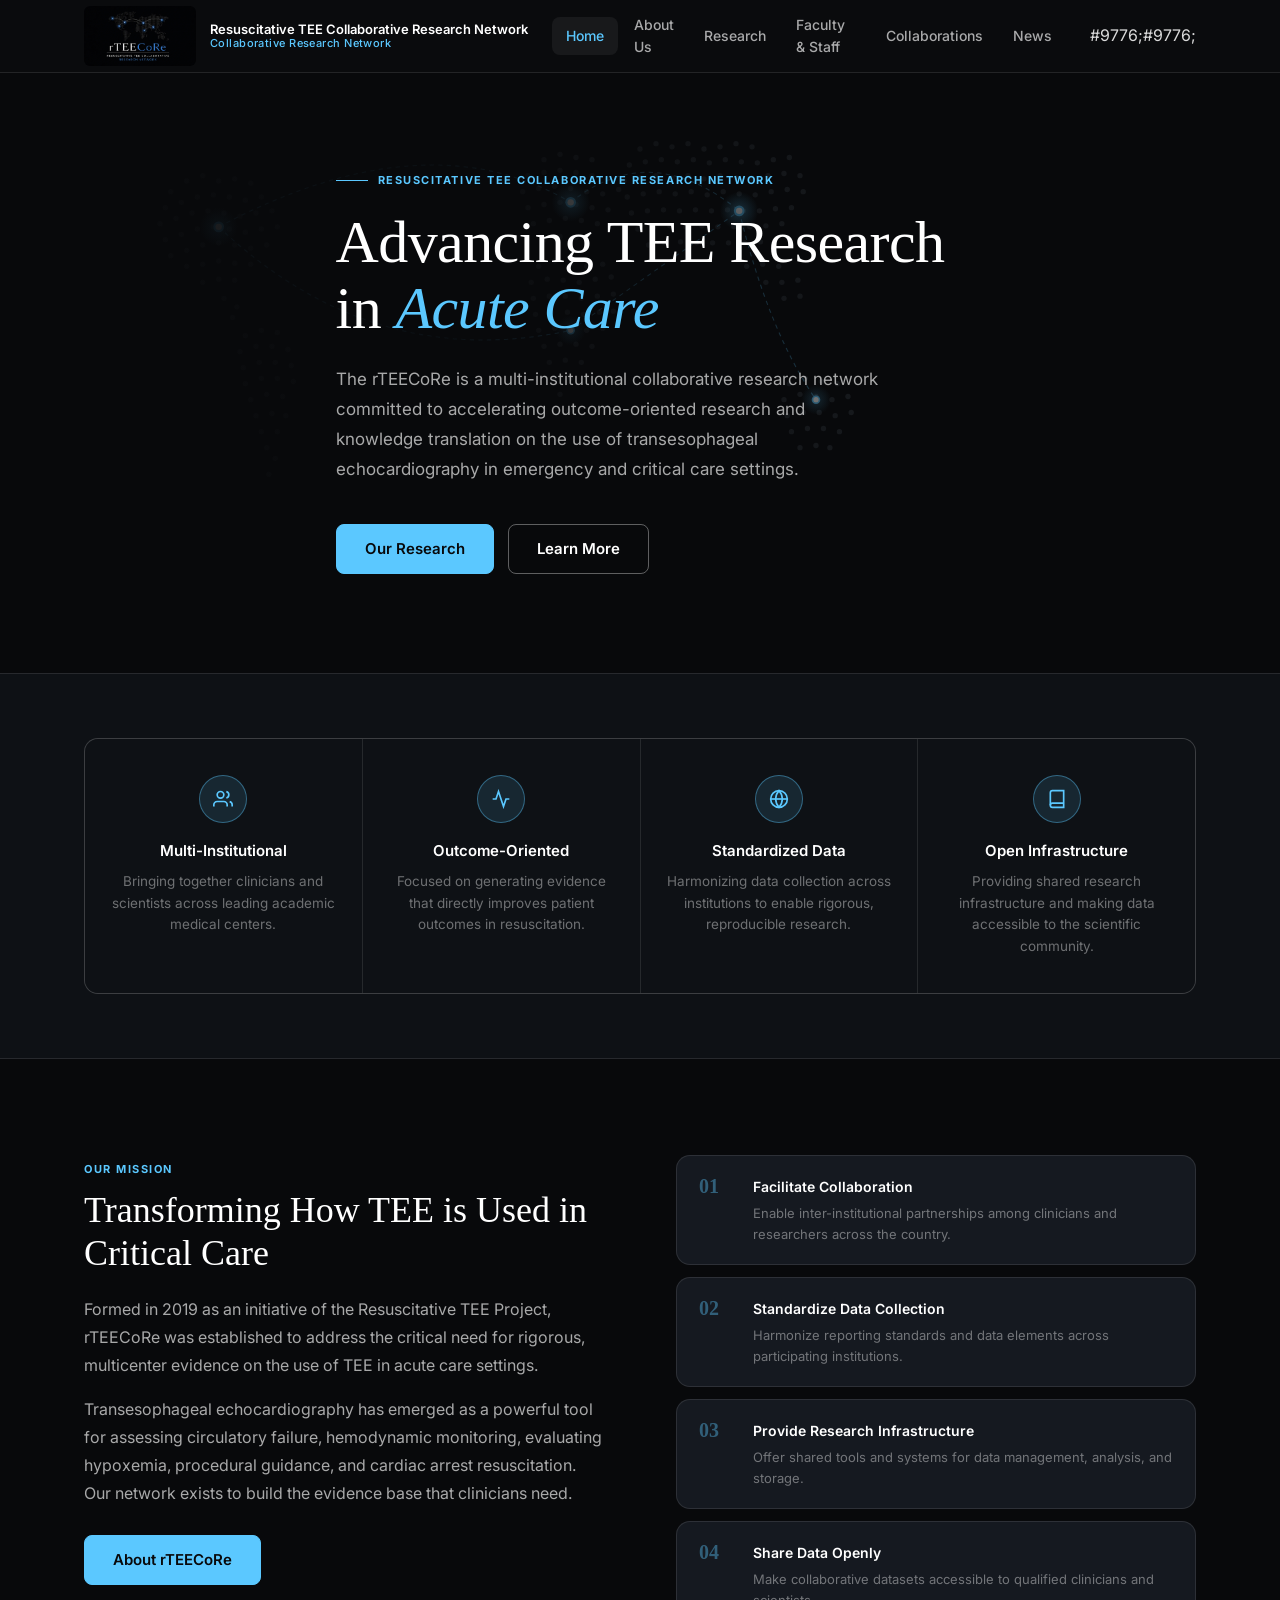
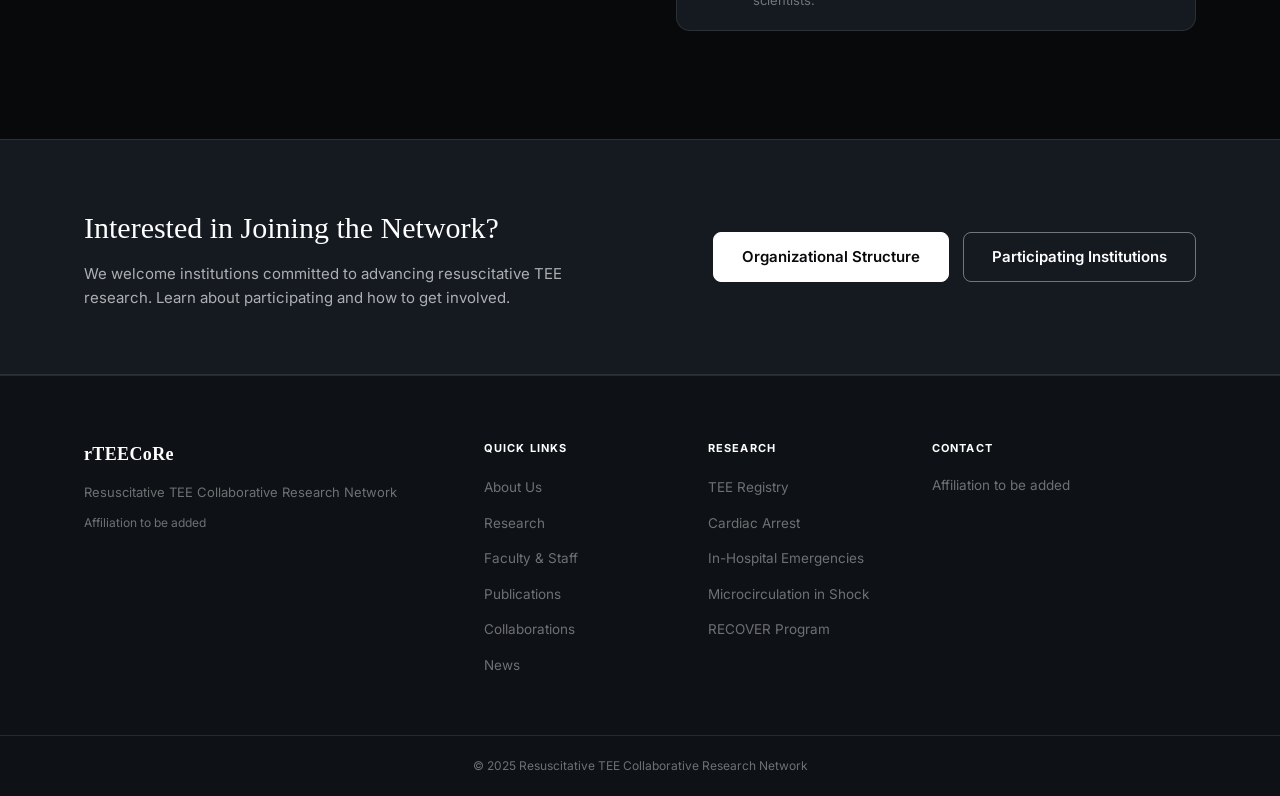
==== commit 01034163: "Remove light/dark mode toggle, revert to dark theme only Co-Authored-By: Claude Sonnet 4.6 <noreply@" ====
--- a/index.html
+++ b/index.html
@@ -48,10 +48,6 @@
           <li><a href="news.html">News</a></li>
         </ul>
       </nav>
-      <button class="theme-toggle" id="theme-toggle" aria-label="Toggle light/dark mode" title="Toggle light/dark mode">
-        <svg class="icon-sun" viewBox="0 0 24 24" fill="none" stroke="currentColor" stroke-width="2" width="18" height="18"><circle cx="12" cy="12" r="5"/><line x1="12" y1="1" x2="12" y2="3"/><line x1="12" y1="21" x2="12" y2="23"/><line x1="4.22" y1="4.22" x2="5.64" y2="5.64"/><line x1="18.36" y1="18.36" x2="19.78" y2="19.78"/><line x1="1" y1="12" x2="3" y2="12"/><line x1="21" y1="12" x2="23" y2="12"/><line x1="4.22" y1="19.78" x2="5.64" y2="18.36"/><line x1="18.36" y1="5.64" x2="19.78" y2="4.22"/></svg>
-        <svg class="icon-moon" viewBox="0 0 24 24" fill="none" stroke="currentColor" stroke-width="2" width="18" height="18"><path d="M21 12.79A9 9 0 1 1 11.21 3 7 7 0 0 0 21 12.79z"/></svg>
-      </button>
       <button class="nav-toggle" aria-label="Toggle navigation"><button class="nav-toggle" aria-label="Toggle navigation"><button class="nav-toggle" aria-label="Toggle navigation">&#9776;</button>#9776;</button>#9776;</button>
     </div>
   </header>
--- a/style.css
+++ b/style.css
@@ -847,85 +847,6 @@
   line-height: 1.75;
 }
 
-/* ── Theme Toggle Button ── */
-.theme-toggle {
-  background: none;
-  border: 1px solid var(--border);
-  border-radius: 8px;
-  color: var(--gray-400);
-  cursor: pointer;
-  padding: 7px 9px;
-  display: flex;
-  align-items: center;
-  justify-content: center;
-  transition: all var(--transition);
-  flex-shrink: 0;
-}
-.theme-toggle:hover {
-  border-color: var(--blue);
-  color: var(--blue);
-  background: var(--blue-light);
-}
-/* Dark mode: show sun icon (click to go light) */
-.icon-sun { display: block; }
-.icon-moon { display: none; }
-/* Light mode: show moon icon (click to go dark) */
-[data-theme="light"] .icon-sun { display: none; }
-[data-theme="light"] .icon-moon { display: block; }
-
-/* ── Light Theme ── */
-[data-theme="light"] {
-  --blue: #1A8AC8;
-  --blue-dark: #1470A8;
-  --blue-light: rgba(26, 138, 200, 0.09);
-  --blue-glow: rgba(26, 138, 200, 0.2);
-  --border-blue: rgba(26, 138, 200, 0.3);
-  --dark: #FFFFFF;
-  --dark-2: #F3F5F8;
-  --dark-3: #FFFFFF;
-  --dark-4: #E8EBF0;
-  --dark-5: #DDE1E9;
-  --border: rgba(0,0,0,0.1);
-  --white: #0B1120;
-  --gray-300: rgba(11,17,32,0.9);
-  --gray-400: rgba(11,17,32,0.65);
-  --gray-500: rgba(11,17,32,0.45);
-}
-
-[data-theme="light"] .site-header {
-  background: rgba(255,255,255,0.95);
-  box-shadow: 0 1px 12px rgba(0,0,0,0.08);
-}
-
-[data-theme="light"] .site-footer {
-  background: #1A2235;
-  border-top: none;
-}
-
-[data-theme="light"] .hero {
-  background: #0B1120;
-}
-
-[data-theme="light"] .hero::after {
-  background: linear-gradient(to right, rgba(11,17,32,0.92) 35%, rgba(11,17,32,0.5) 70%, rgba(11,17,32,0.2) 100%);
-}
-
-[data-theme="light"] .about-strip {
-  background: var(--dark-2);
-  border-color: var(--border);
-}
-
-[data-theme="light"] .mission { background: #F3F5F8; }
-[data-theme="light"] .content-section { background: #F3F5F8; }
-[data-theme="light"] .cta-banner { background: #1A2235; border: none; }
-[data-theme="light"] .cta-banner h2,
-[data-theme="light"] .cta-banner p { color: rgba(255,255,255,0.9); }
-[data-theme="light"] .page-hero { background: #1A2235; border-bottom: none; }
-[data-theme="light"] .page-hero h1,
-[data-theme="light"] .page-hero p { color: rgba(255,255,255,0.9); }
-[data-theme="light"] .dropdown { background: #fff; box-shadow: 0 8px 32px rgba(0,0,0,0.15); }
-[data-theme="light"] .footer-logo span { color: var(--blue); }
-
 /* ── Responsive ── */
 @media (max-width: 1024px) {
   .strip-grid { grid-template-columns: repeat(2, 1fr); }
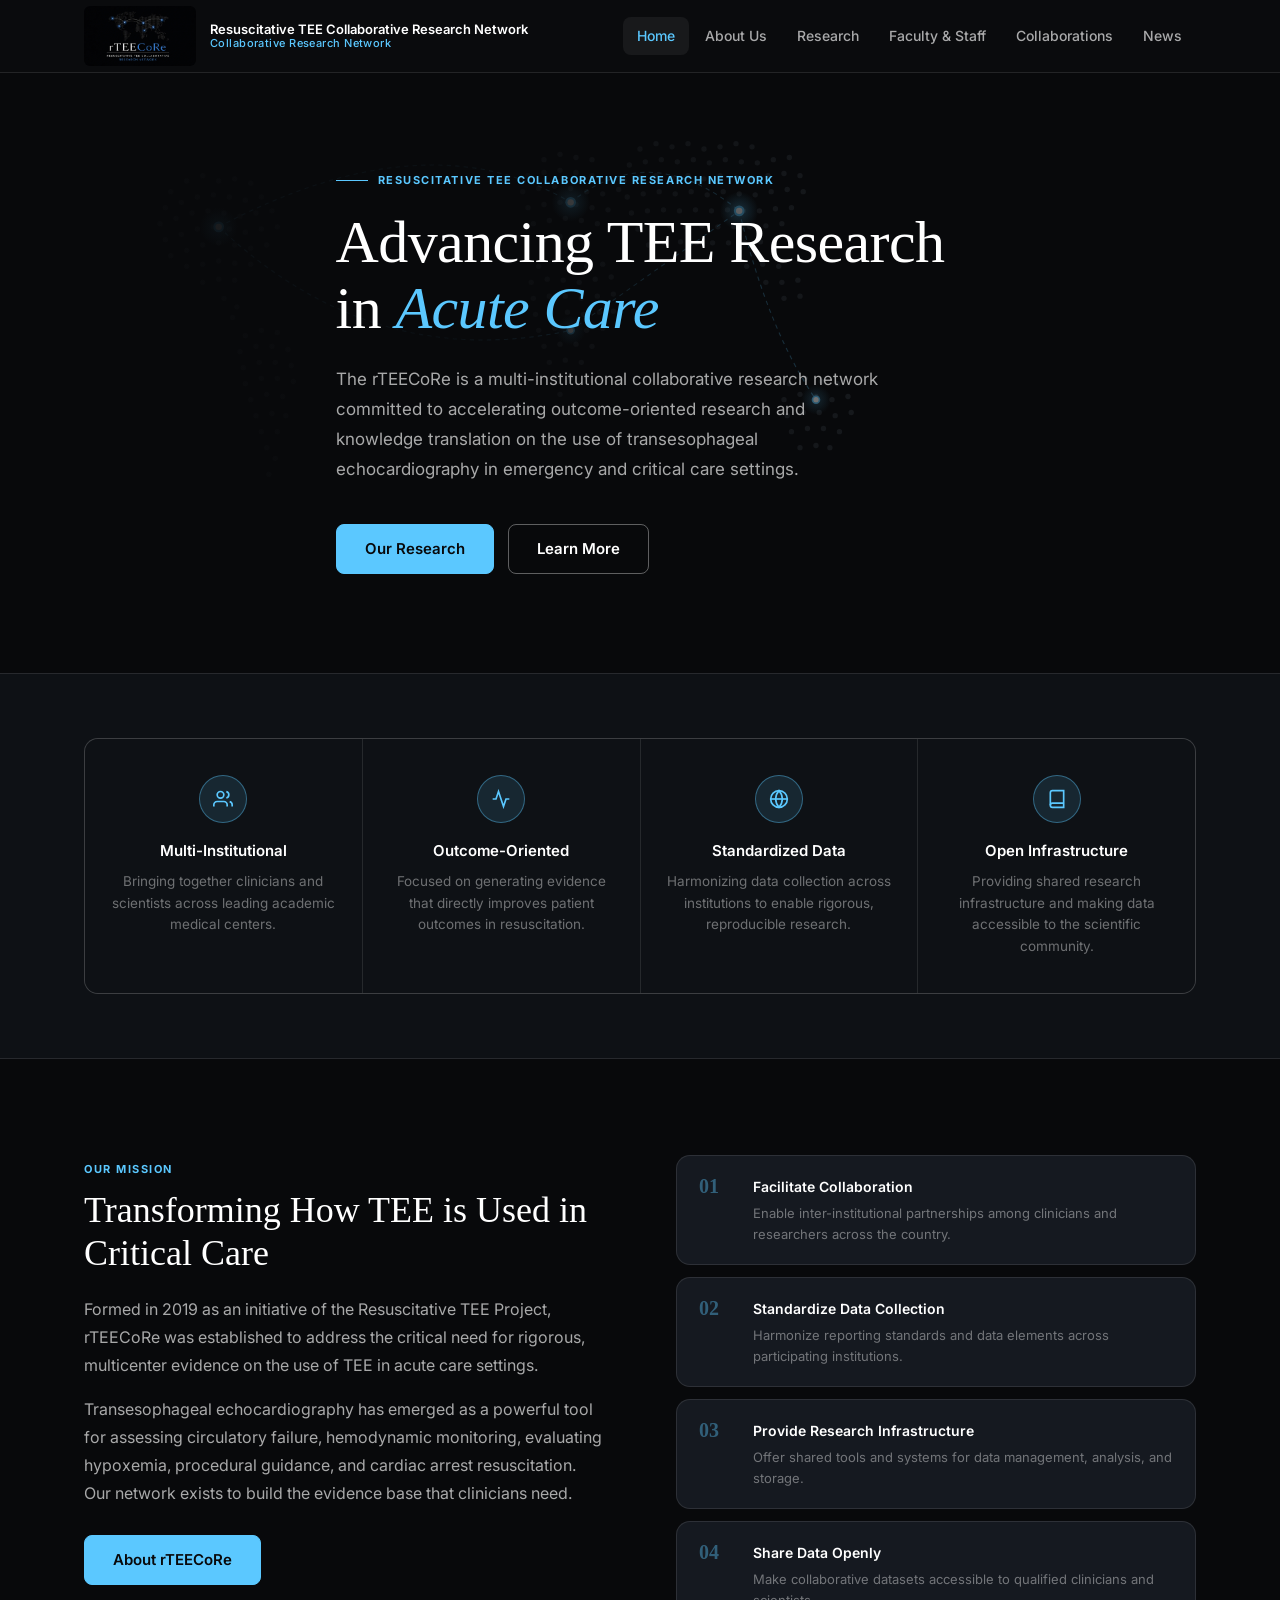
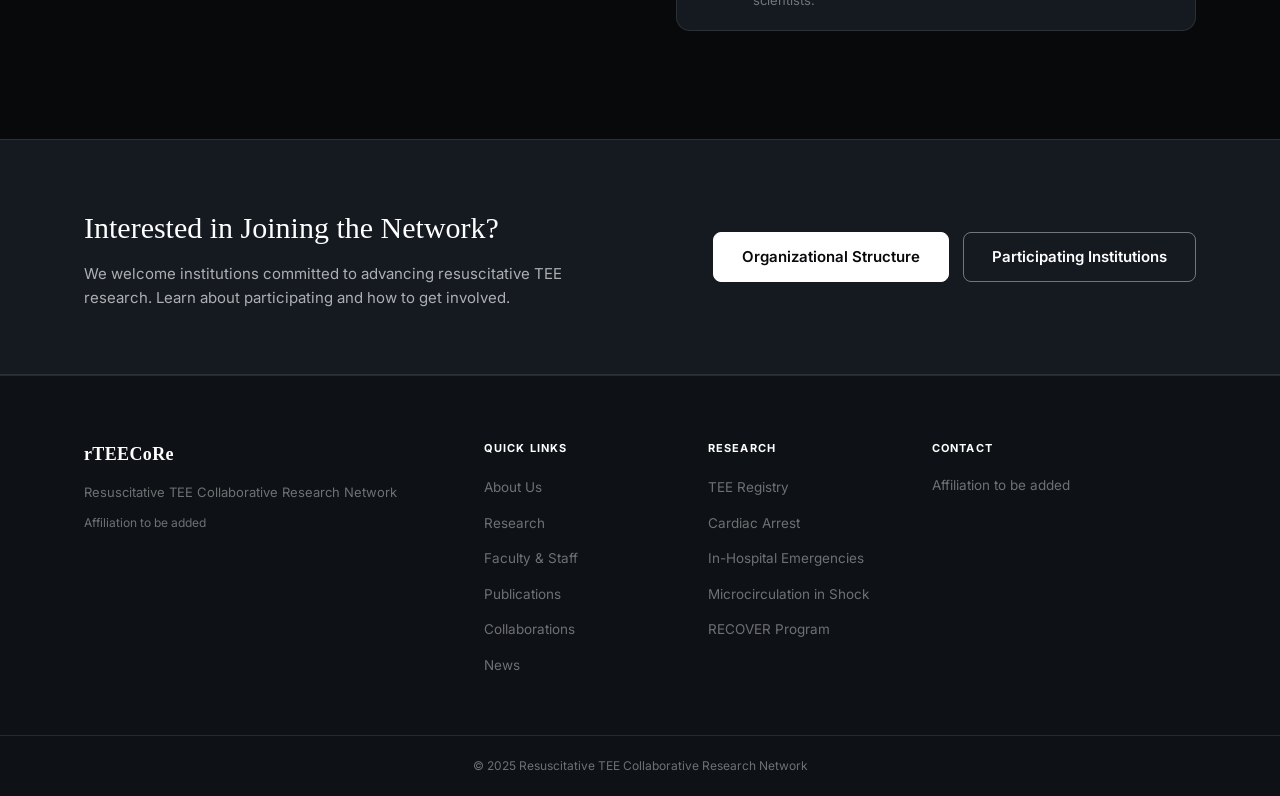
==== commit 7fe4df66: "Fix mangled nav-toggle button across all pages Co-Authored-By: Claude Sonnet 4.6 <noreply@anthropic." ====
--- a/index.html
+++ b/index.html
@@ -48,7 +48,7 @@
           <li><a href="news.html">News</a></li>
         </ul>
       </nav>
-      <button class="nav-toggle" aria-label="Toggle navigation"><button class="nav-toggle" aria-label="Toggle navigation"><button class="nav-toggle" aria-label="Toggle navigation">&#9776;</button>#9776;</button>#9776;</button>
+      <button class="nav-toggle" aria-label="Toggle navigation">&#9776;</button>
     </div>
   </header>
 
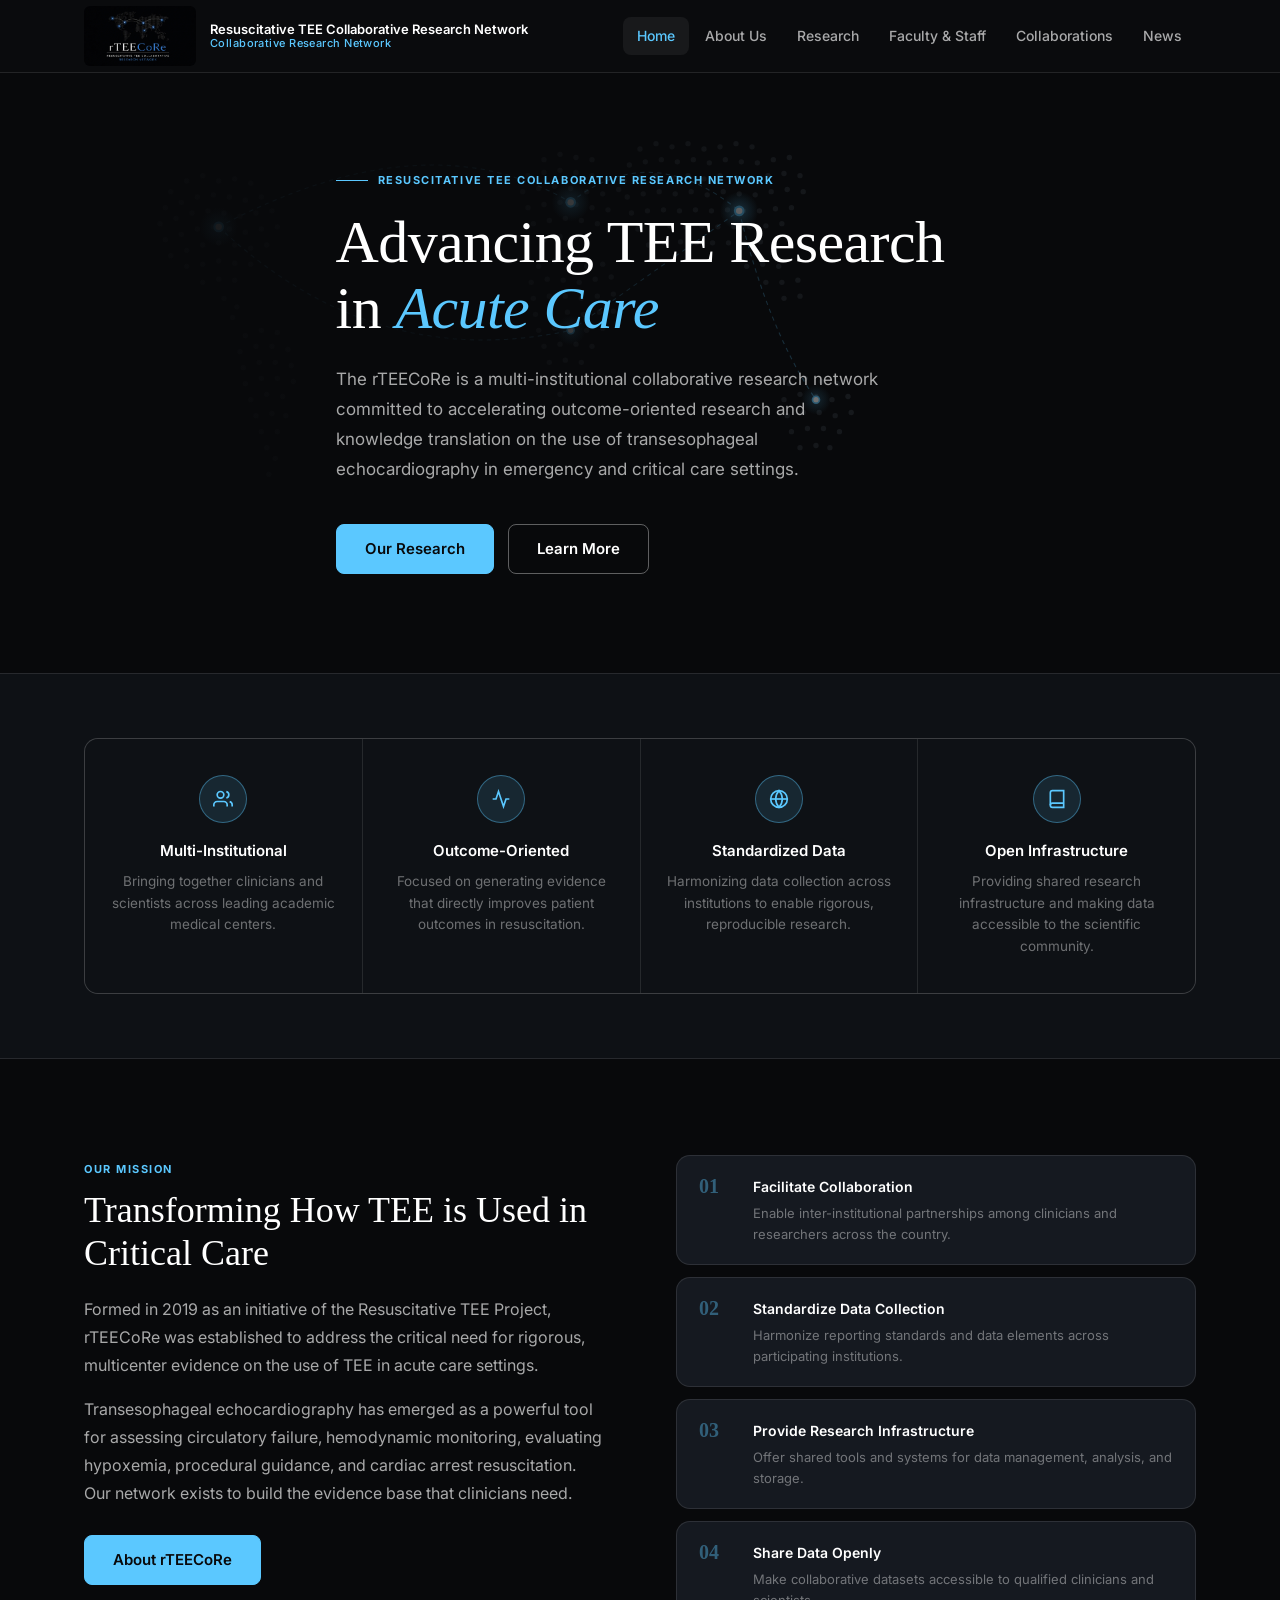
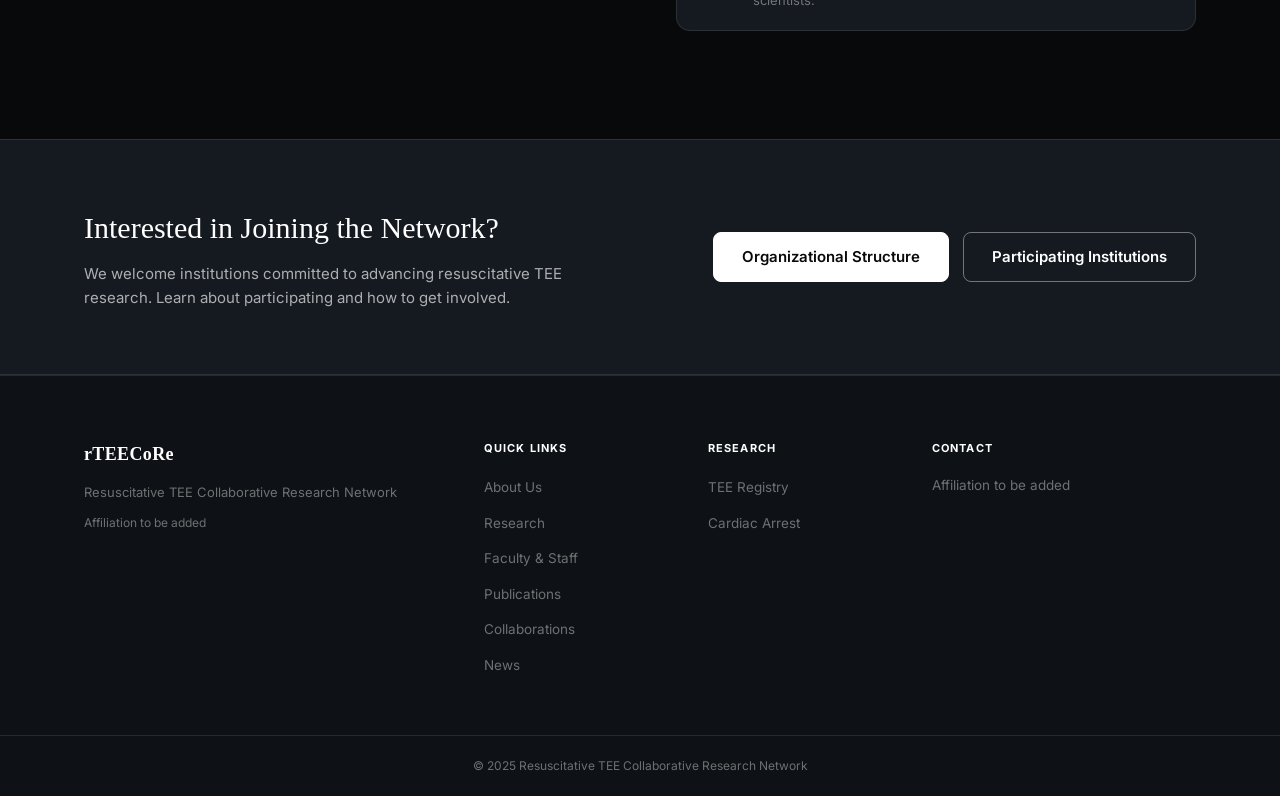
==== commit 32410a65: "Remove 4 items from Research dropdown nav Co-Authored-By: Claude Sonnet 4.6 <noreply@anthropic.com>" ====
--- a/index.html
+++ b/index.html
@@ -28,10 +28,6 @@
             <a href="research.html">Research</a>
             <ul class="dropdown">
               <li><a href="research.html#registry">Resuscitative TEE Registry</a></li>
-              <li><a href="research.html#cardiac-arrest">Cardiac Arrest Research</a></li>
-              <li><a href="research.html#in-hospital">In-Hospital Emergencies</a></li>
-              <li><a href="research.html#microcirculation">Microcirculation in Shock</a></li>
-              <li><a href="research.html#recover">RECOVER Program</a></li>
               <li><a href="publications.html">Recent Publications</a></li>
             </ul>
           </li>
@@ -305,10 +301,7 @@
         <ul>
           <li><a href="research.html#registry">TEE Registry</a></li>
           <li><a href="research.html#cardiac-arrest">Cardiac Arrest</a></li>
-          <li><a href="research.html#in-hospital">In-Hospital Emergencies</a></li>
-          <li><a href="research.html#microcirculation">Microcirculation in Shock</a></li>
-          <li><a href="research.html#recover">RECOVER Program</a></li>
-        </ul>
+          </ul>
       </div>
       <div class="footer-contact">
         <h4>Contact</h4>
